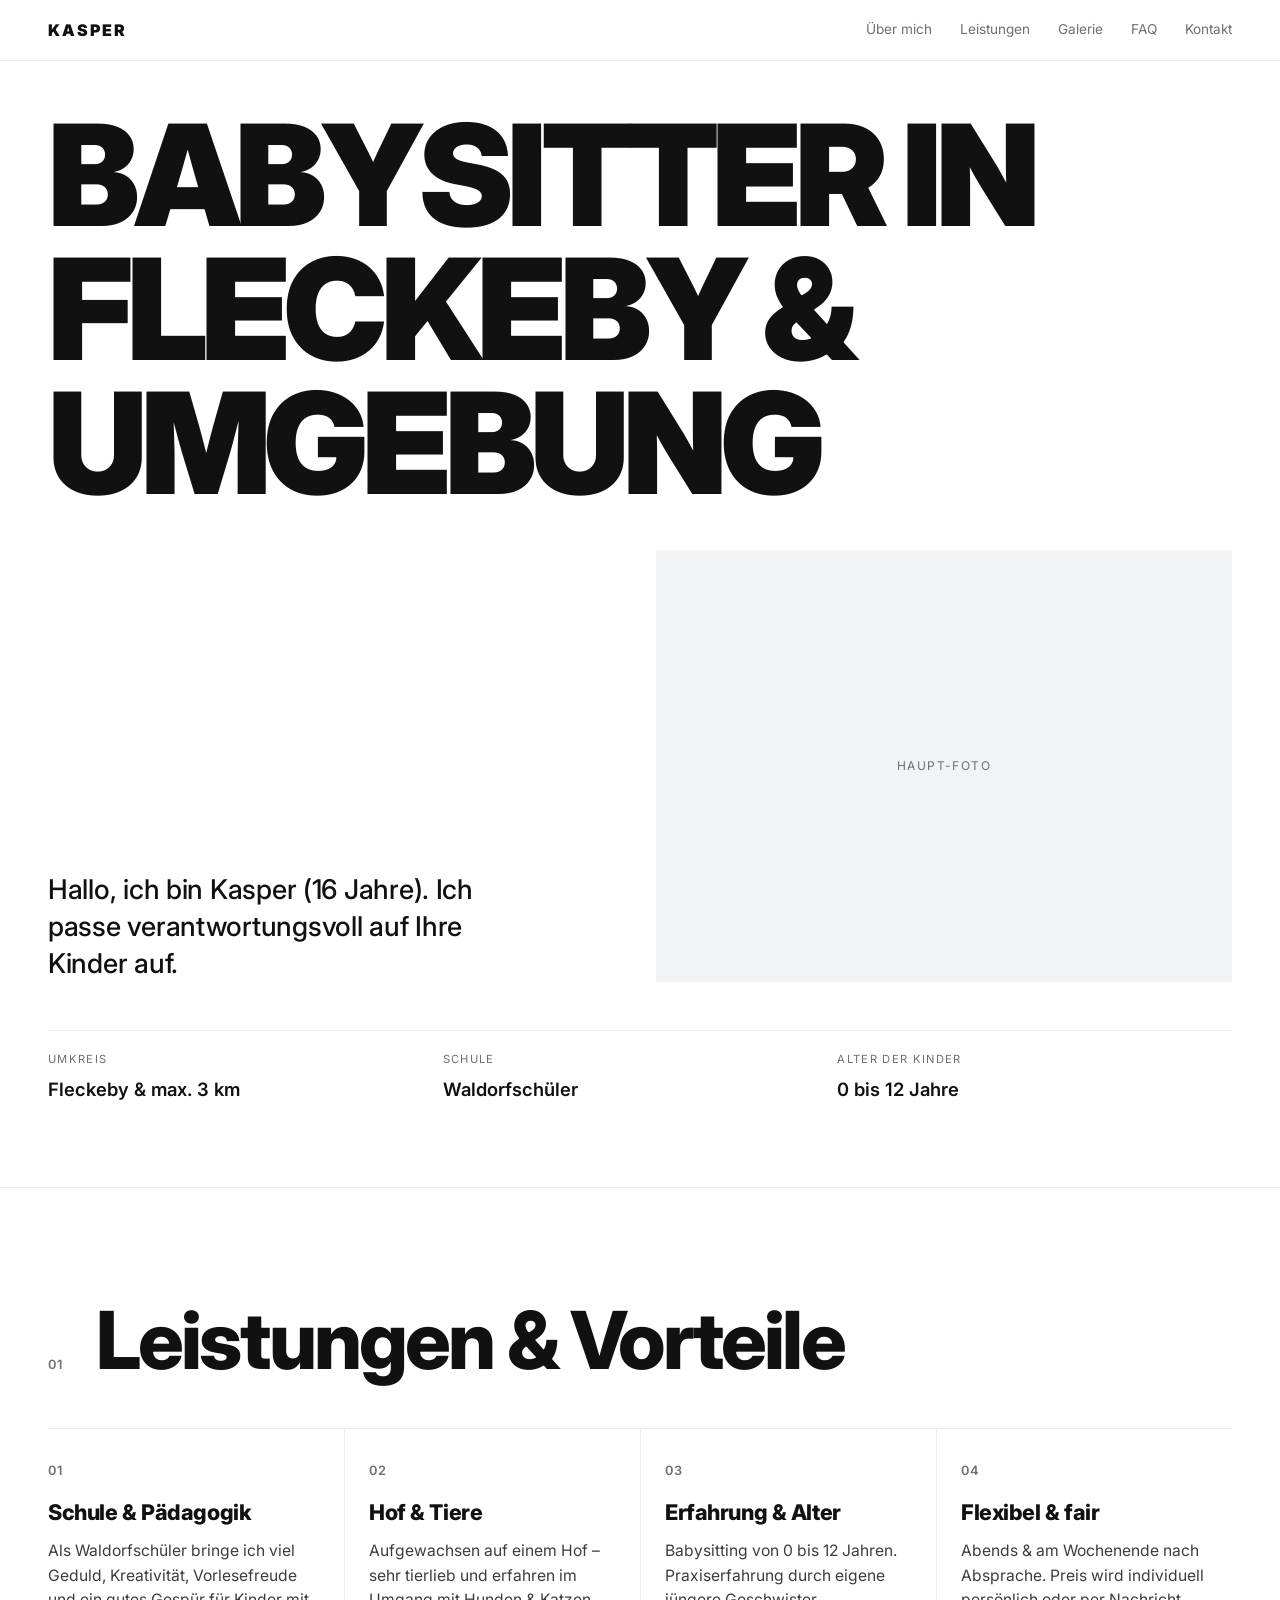
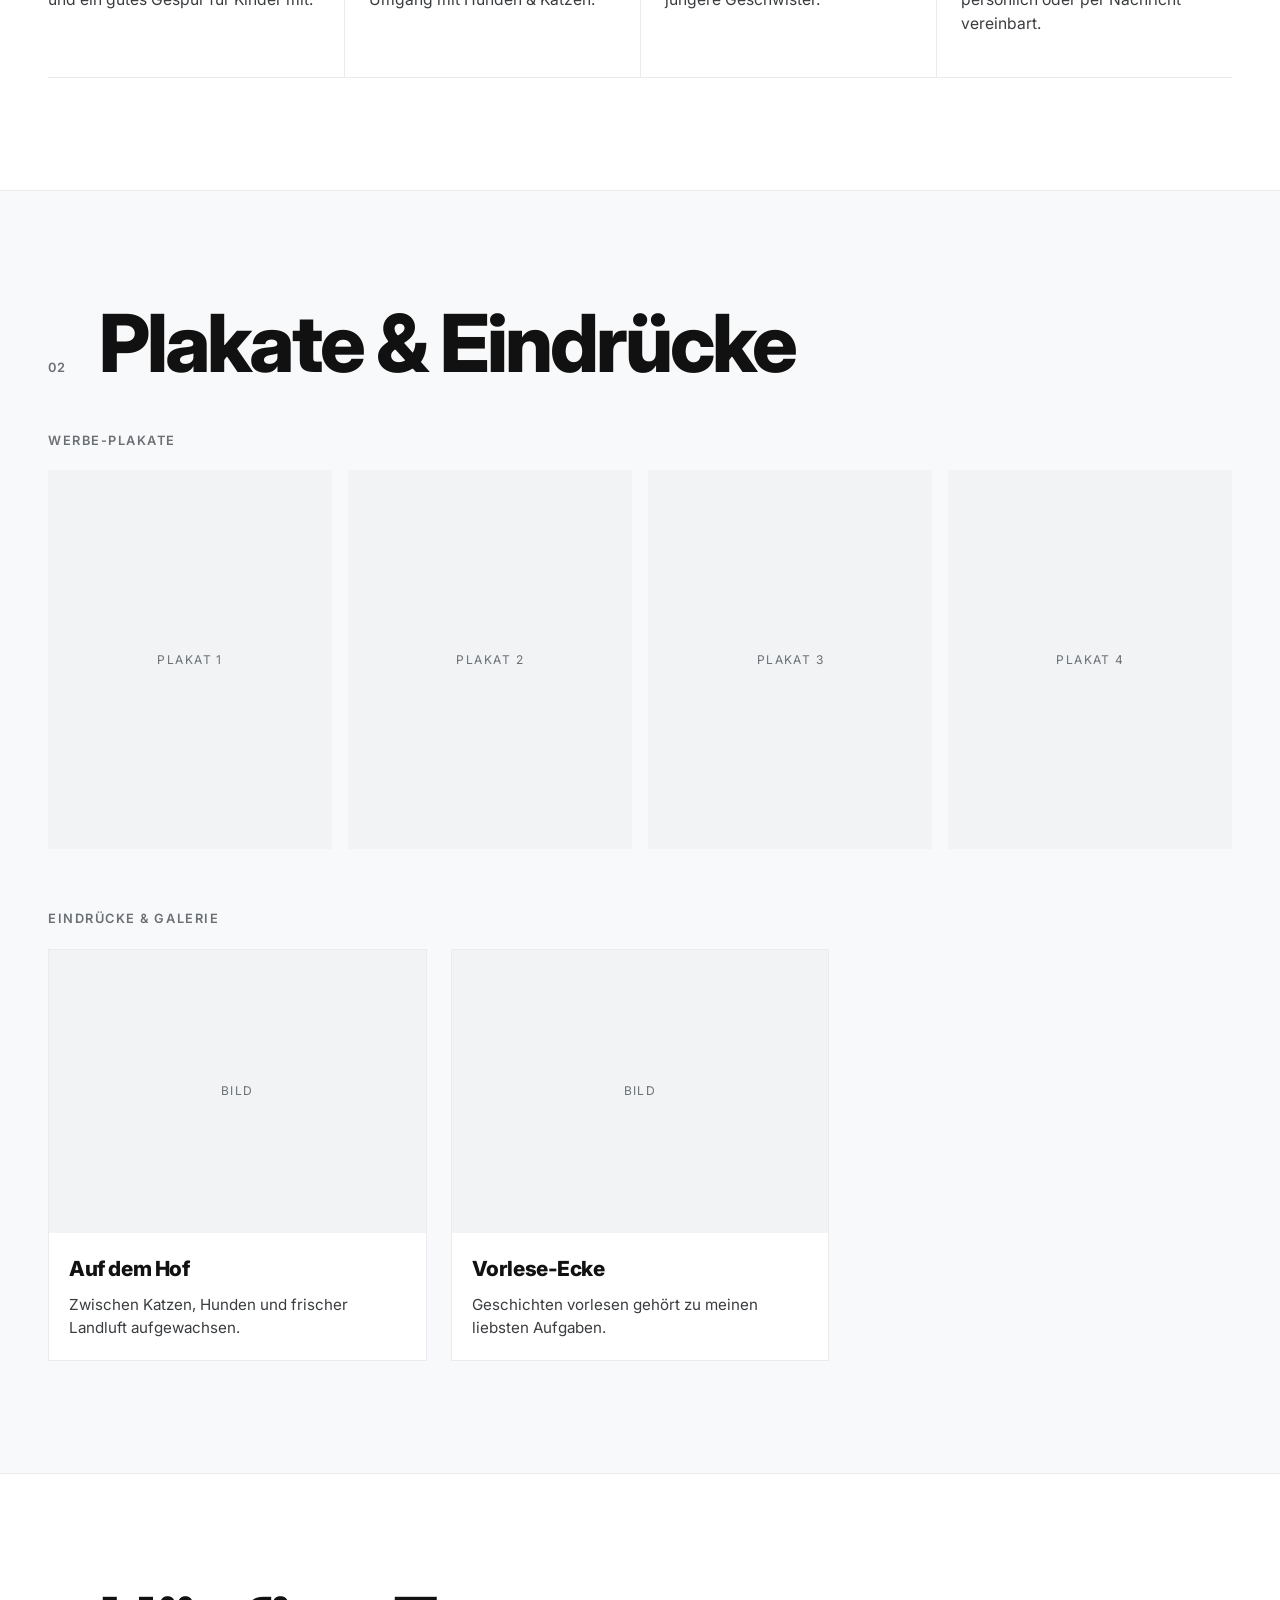
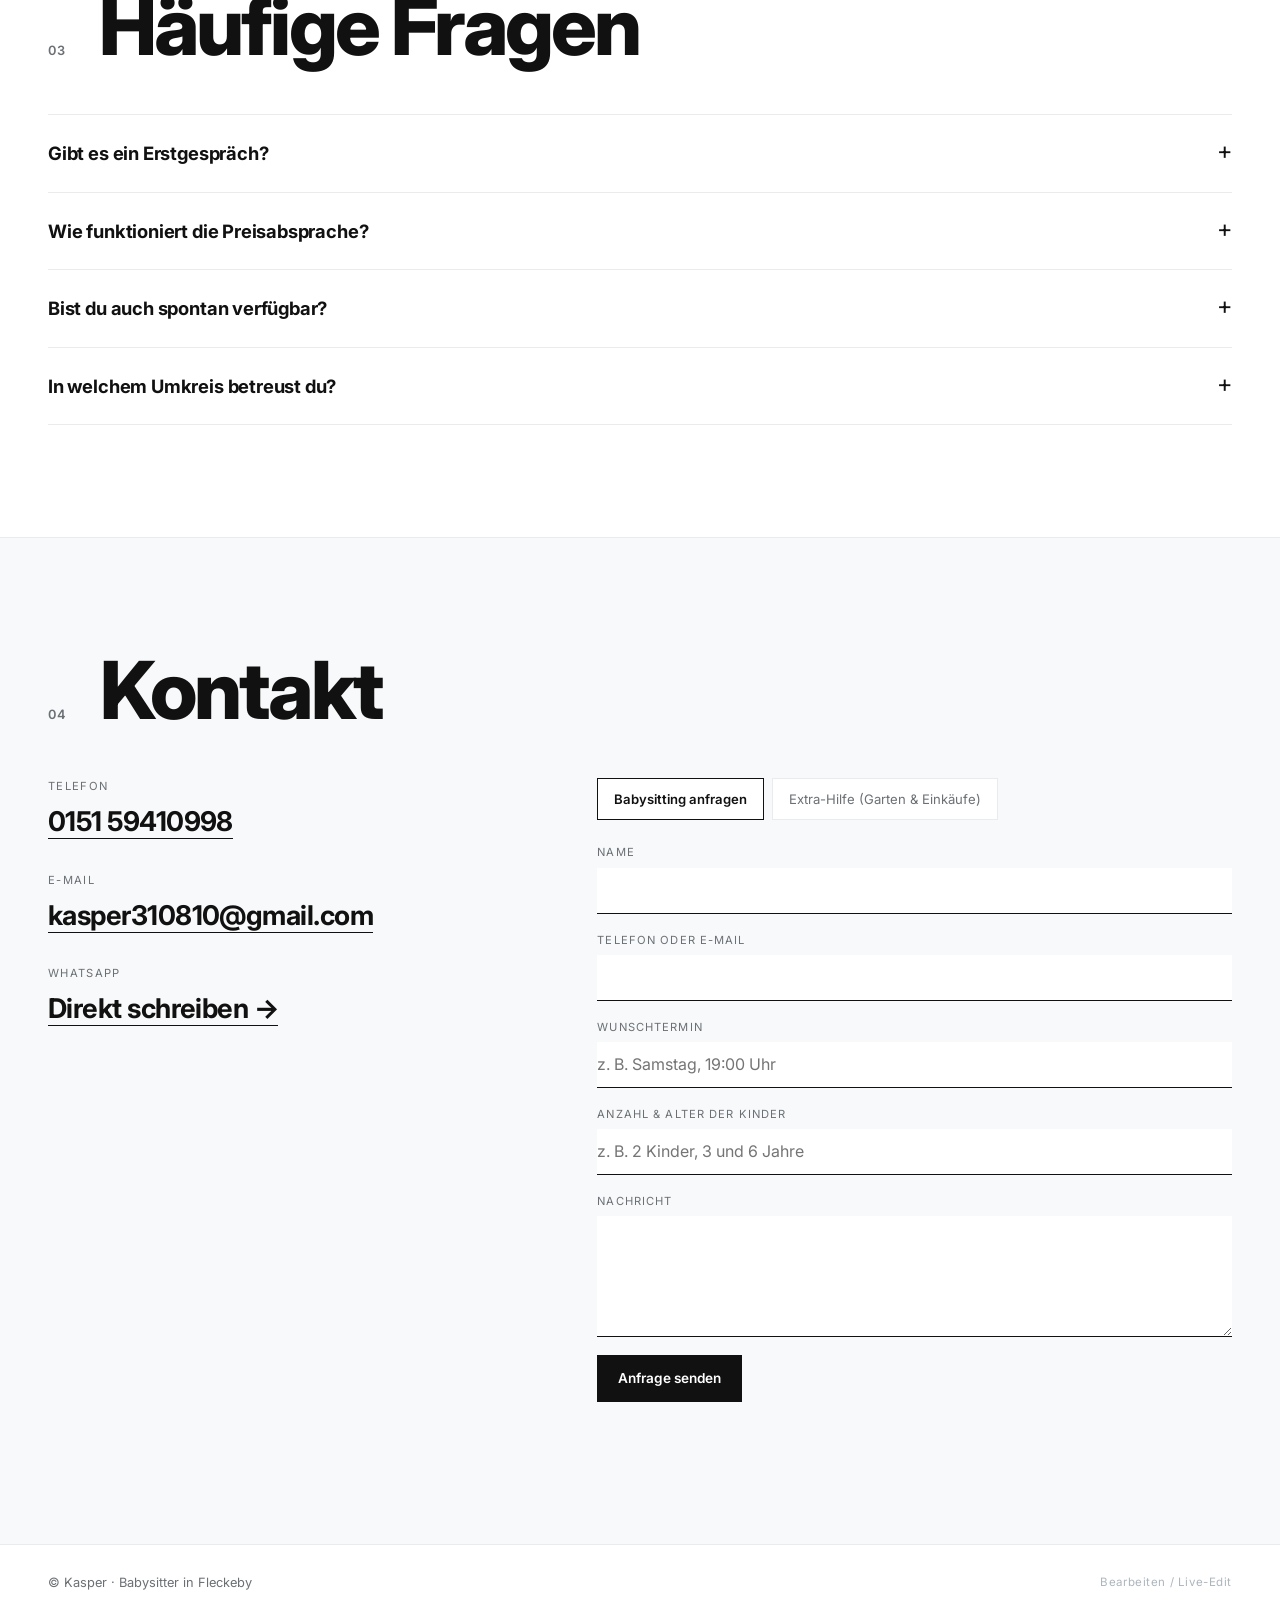
==== index.html @ 099675b9 "Add babysitter single-page website with live-edit mode Co-Authored-By: Claude Sonnet 5.5 <noreply@an" ====
<!DOCTYPE html>
<html lang="de">
<head>
  <meta charset="utf-8">
  <meta name="viewport" content="width=device-width, initial-scale=1">
  <title>Kasper – Babysitter in Fleckeby & Umgebung</title>
  <meta name="description" content="Kasper (16), Waldorfschüler aus Fleckeby, passt verantwortungsvoll auf Kinder von 0 bis 12 Jahren auf – abends und am Wochenende.">
  <link rel="preconnect" href="https://fonts.googleapis.com">
  <link rel="preconnect" href="https://fonts.gstatic.com" crossorigin>
  <link href="https://fonts.googleapis.com/css2?family=Inter:wght@400;500;600;800;900&display=swap" rel="stylesheet">
  <link rel="stylesheet" href="style.css">
</head>
<body>

<header class="nav">
  <div class="wrap nav-inner">
    <a href="#top" class="logo" data-k="logo">KASPER</a>
    <nav class="nav-links" aria-label="Hauptnavigation">
      <a href="#about" data-k="nav1">Über mich</a>
      <a href="#leistungen" data-k="nav2">Leistungen</a>
      <a href="#galerie" data-k="nav3">Galerie</a>
      <a href="#faq" data-k="nav4">FAQ</a>
      <a href="#kontakt" data-k="nav5">Kontakt</a>
    </nav>
  </div>
</header>

<main id="top">

  <!-- HERO -->
  <section class="hero wrap" id="about">
    <h1 class="mega" data-k="hero-title">Babysitter in Fleckeby &amp; Umgebung</h1>
    <div class="hero-grid">
      <p class="lead" data-k="hero-sub">Hallo, ich bin Kasper (16 Jahre). Ich passe verantwortungsvoll auf Ihre Kinder auf.</p>
      <figure class="slot slot-hero" data-img="hero" data-default="kasper.jpg">
        <img alt="Kasper" src="kasper.jpg">
        <span class="ph">Haupt-Foto</span>
        <label class="overlay"><span>Bild wählen</span><input type="file" accept="image/*" hidden></label>
      </figure>
    </div>
    <div class="facts">
      <div><span class="small-label" data-k="fact1-l">Umkreis</span><p data-k="fact1">Fleckeby &amp; max. 3 km</p></div>
      <div><span class="small-label" data-k="fact2-l">Schule</span><p data-k="fact2">Waldorfschüler</p></div>
      <div><span class="small-label" data-k="fact3-l">Alter der Kinder</span><p data-k="fact3">0 bis 12 Jahre</p></div>
    </div>
  </section>

  <!-- LEISTUNGEN -->
  <section class="section" id="leistungen">
    <div class="wrap">
      <div class="section-head">
        <span class="num">01</span>
        <h2 class="big" data-k="h-leist">Leistungen &amp; Vorteile</h2>
      </div>
      <div class="cols4">
        <article class="col">
          <span class="num">01</span>
          <h3 data-k="l1-t">Schule &amp; Pädagogik</h3>
          <p data-k="l1-p">Als Waldorfschüler bringe ich viel Geduld, Kreativität, Vorlesefreude und ein gutes Gespür für Kinder mit.</p>
        </article>
        <article class="col">
          <span class="num">02</span>
          <h3 data-k="l2-t">Hof &amp; Tiere</h3>
          <p data-k="l2-p">Aufgewachsen auf einem Hof – sehr tierlieb und erfahren im Umgang mit Hunden &amp; Katzen.</p>
        </article>
        <article class="col">
          <span class="num">03</span>
          <h3 data-k="l3-t">Erfahrung &amp; Alter</h3>
          <p data-k="l3-p">Babysitting von 0 bis 12 Jahren. Praxiserfahrung durch eigene jüngere Geschwister.</p>
        </article>
        <article class="col">
          <span class="num">04</span>
          <h3 data-k="l4-t">Flexibel &amp; fair</h3>
          <p data-k="l4-p">Abends &amp; am Wochenende nach Absprache. Preis wird individuell persönlich oder per Nachricht vereinbart.</p>
        </article>
      </div>
    </div>
  </section>

  <!-- GALERIE -->
  <section class="section alt" id="galerie">
    <div class="wrap">
      <div class="section-head">
        <span class="num">02</span>
        <h2 class="big" data-k="h-gal">Plakate &amp; Eindrücke</h2>
      </div>

      <h3 class="sub" data-k="h-plakate">Werbe-Plakate</h3>
      <div class="slider" id="posters">
        <figure class="slot poster" data-img="p1" data-default="1.png"><img alt="Plakat 1" src="1.png"><span class="ph">Plakat 1</span><label class="overlay"><span>Bild wählen</span><input type="file" accept="image/*" hidden></label></figure>
        <figure class="slot poster" data-img="p2" data-default="7.png"><img alt="Plakat 2" src="7.png"><span class="ph">Plakat 2</span><label class="overlay"><span>Bild wählen</span><input type="file" accept="image/*" hidden></label></figure>
        <figure class="slot poster" data-img="p3" data-default="6.png"><img alt="Plakat 3" src="6.png"><span class="ph">Plakat 3</span><label class="overlay"><span>Bild wählen</span><input type="file" accept="image/*" hidden></label></figure>
        <figure class="slot poster" data-img="p4" data-default="3.png"><img alt="Plakat 4" src="3.png"><span class="ph">Plakat 4</span><label class="overlay"><span>Bild wählen</span><input type="file" accept="image/*" hidden></label></figure>
        <figure class="slot poster" data-img="p5" data-default="8.png"><img alt="Plakat 5" src="8.png"><span class="ph">Plakat 5</span><label class="overlay"><span>Bild wählen</span><input type="file" accept="image/*" hidden></label></figure>
      </div>

      <h3 class="sub" data-k="h-eindr">Eindrücke &amp; Galerie</h3>
      <div class="blocks" id="blocks"></div>
      <button type="button" class="btn edit-only" id="addBlock">+ Neuen Bild-Block hinzufügen</button>
    </div>
  </section>

  <!-- FAQ -->
  <section class="section" id="faq">
    <div class="wrap">
      <div class="section-head">
        <span class="num">03</span>
        <h2 class="big" data-k="h-faq">Häufige Fragen</h2>
      </div>
      <div class="faq">
        <details>
          <summary><span data-k="q1">Gibt es ein Erstgespräch?</span></summary>
          <p data-k="a1">Ja. Gerne lernen wir uns vorab kurz kennen – mit den Eltern und dem Kind, damit sich alle wohlfühlen.</p>
        </details>
        <details>
          <summary><span data-k="q2">Wie funktioniert die Preisabsprache?</span></summary>
          <p data-k="a2">Der Preis wird individuell persönlich oder per Nachricht geklärt – fair und transparent vor dem ersten Termin.</p>
        </details>
        <details>
          <summary><span data-k="q3">Bist du auch spontan verfügbar?</span></summary>
          <p data-k="a3">Abends und am Wochenende nach Absprache. Schreiben Sie mir einfach – wenn es zeitlich passt, klappt es oft auch kurzfristig.</p>
        </details>
        <details>
          <summary><span data-k="q4">In welchem Umkreis betreust du?</span></summary>
          <p data-k="a4">In Fleckeby und der direkten Umgebung, maximal ca. 3 km. Eckernförde gehört nicht dazu.</p>
        </details>
      </div>
    </div>
  </section>

  <!-- KONTAKT -->
  <section class="section alt" id="kontakt">
    <div class="wrap">
      <div class="section-head">
        <span class="num">04</span>
        <h2 class="big" data-k="h-kont">Kontakt</h2>
      </div>
      <div class="contact-grid">
        <div class="contact-info">
          <span class="small-label" data-k="c-tel-l">Telefon</span>
          <p><a href="tel:+4915159410998">0151 59410998</a></p>
          <span class="small-label" data-k="c-mail-l">E-Mail</span>
          <p><a href="mailto:kasper310810@gmail.com">kasper310810@gmail.com</a></p>
          <span class="small-label" data-k="c-wa-l">WhatsApp</span>
          <p><a href="https://wa.me/4915159410998" target="_blank" rel="noopener">Direkt schreiben →</a></p>
        </div>

        <div class="contact-form">
          <div class="tabs" role="tablist">
            <button type="button" class="tab active" role="tab" data-mode="baby" aria-selected="true">Babysitting anfragen</button>
            <button type="button" class="tab" role="tab" data-mode="help" aria-selected="false">Extra-Hilfe (Garten &amp; Einkäufe)</button>
          </div>
          <form id="form" novalidate>
            <label>Name<input name="name" required autocomplete="name"></label>
            <label>Telefon oder E-Mail<input name="kontakt" required autocomplete="email"></label>
            <label>Wunschtermin<input name="termin" placeholder="z. B. Samstag, 19:00 Uhr"></label>
            <label data-mode="baby">Anzahl &amp; Alter der Kinder<input name="kinder" placeholder="z. B. 2 Kinder, 3 und 6 Jahre"></label>
            <label data-mode="help" hidden>Art der Hilfe<select name="art"><option>Gartenarbeit</option><option>Einkäufe</option><option>Beides</option></select></label>
            <label data-mode="help" hidden>Adresse in Fleckeby / Umgebung<input name="ort"></label>
            <label>Nachricht<textarea name="nachricht" rows="4"></textarea></label>
            <button type="submit" class="btn solid" id="submitBtn">Anfrage senden</button>
            <p class="note" id="formNote"></p>
          </form>
        </div>
      </div>
    </div>
  </section>
</main>

<footer class="footer">
  <div class="wrap footer-inner">
    <span data-k="foot">© Kasper · Babysitter in Fleckeby</span>
    <button type="button" id="editToggle" class="edit-link">Bearbeiten / Live-Edit</button>
  </div>
</footer>

<div class="toolbar" id="toolbar" hidden>
  <span>Edit-Modus aktiv</span>
  <button type="button" class="btn solid" id="saveBtn">Änderungen speichern</button>
  <button type="button" class="btn" id="resetBtn">Zurücksetzen</button>
  <button type="button" class="btn" id="exitBtn">Beenden</button>
</div>

<div class="lightbox" id="lightbox" hidden>
  <button type="button" class="lb-close" aria-label="Schließen">×</button>
  <img alt="">
</div>

<script src="script.js"></script>
</body>
</html>
---- style.css ----
:root {
  --bg: #ffffff;
  --bg-alt: #f8f9fa;
  --bg-card: #f1f3f5;
  --ink: #111111;
  --muted: #6b7075;
  --line: #e9ecef;
  --gutter: 20px;
  --font: "Inter", "Helvetica Neue", Helvetica, Arial, sans-serif;
}

* { box-sizing: border-box; margin: 0; padding: 0; }
html { scroll-behavior: smooth; scroll-padding-top: 70px; }
body {
  font-family: var(--font);
  background: var(--bg);
  color: var(--ink);
  line-height: 1.55;
  -webkit-font-smoothing: antialiased;
}
a { color: inherit; text-decoration: none; }
img { display: block; max-width: 100%; }
.wrap { width: 100%; max-width: 1280px; margin: 0 auto; padding: 0 var(--gutter); }

/* NAV */
.nav { position: sticky; top: 0; z-index: 50; background: rgba(255,255,255,.92); backdrop-filter: blur(10px); border-bottom: 1px solid var(--line); }
.nav-inner { display: flex; align-items: center; justify-content: space-between; height: 60px; gap: 16px; }
.logo { font-weight: 900; letter-spacing: .12em; font-size: 1rem; }
.nav-links { display: flex; gap: 18px; overflow-x: auto; scrollbar-width: none; }
.nav-links::-webkit-scrollbar { display: none; }
.nav-links a { font-size: .8rem; color: var(--muted); white-space: nowrap; transition: color .2s; }
.nav-links a:hover { color: var(--ink); }

/* TYPE */
.mega { font-size: clamp(2.6rem, 11vw, 9rem); font-weight: 900; line-height: .95; letter-spacing: -.045em; text-transform: uppercase; }
.big { font-size: clamp(2rem, 7vw, 5rem); font-weight: 800; line-height: 1; letter-spacing: -.035em; }
.sub { font-size: .8rem; text-transform: uppercase; letter-spacing: .12em; font-weight: 600; color: var(--muted); margin: 48px 0 20px; }
.num { font-size: .8rem; font-weight: 600; color: var(--muted); letter-spacing: .1em; }
.small-label { display: block; font-size: .7rem; text-transform: uppercase; letter-spacing: .12em; color: var(--muted); margin-bottom: 6px; }
.lead { font-size: clamp(1.15rem, 2.4vw, 1.7rem); font-weight: 500; line-height: 1.35; letter-spacing: -.01em; max-width: 28ch; }

/* HERO */
.hero { padding-top: 48px; padding-bottom: 64px; }
.hero-grid { display: grid; gap: 32px; margin-top: 40px; }
.facts { display: grid; gap: 0; margin-top: 48px; border-top: 1px solid var(--line); }
.facts > div { padding: 20px 0; border-bottom: 1px solid var(--line); }
.facts p { font-size: 1.15rem; font-weight: 600; }

/* SECTIONS */
.section { padding: 72px 0; border-top: 1px solid var(--line); }
.section.alt { background: var(--bg-alt); }
.section-head { display: flex; flex-direction: column; gap: 14px; margin-bottom: 48px; }
.cols4 { display: grid; gap: 0; border-top: 1px solid var(--line); }
.col { padding: 28px 0; border-bottom: 1px solid var(--line); }
.col h3 { font-size: 1.35rem; font-weight: 800; letter-spacing: -.02em; margin: 14px 0 10px; }
.col p { color: #3a3d40; font-size: .98rem; }

/* IMAGE SLOTS */
.slot { position: relative; background: var(--bg-card); overflow: hidden; aspect-ratio: 4/5; }
.slot img { width: 100%; height: 100%; object-fit: cover; position: relative; z-index: 1; }
.slot.empty img { visibility: hidden; }
.slot .ph { position: absolute; inset: 0; display: grid; place-items: center; font-size: .75rem; letter-spacing: .12em; text-transform: uppercase; color: var(--muted); }
.slot .overlay { display: none; position: absolute; inset: 0; z-index: 3; place-items: center; background: rgba(255,255,255,.7); cursor: pointer; font-size: .8rem; font-weight: 600; letter-spacing: .08em; text-transform: uppercase; }
.editing .slot .overlay { display: grid; }
.slot-hero { aspect-ratio: 4/3; }
.poster img { object-fit: contain; background: var(--bg-card); }
.editing .poster { cursor: default; }
body:not(.editing) .poster:not(.empty) { cursor: zoom-in; }

/* SLIDER */
.slider { display: flex; gap: 16px; overflow-x: auto; scroll-snap-type: x mandatory; padding-bottom: 12px; -webkit-overflow-scrolling: touch; }
.poster { flex: 0 0 72%; scroll-snap-align: start; aspect-ratio: 3/4; }

/* BLOCKS */
.blocks { display: grid; gap: 24px; }
.block { background: var(--bg); border: 1px solid var(--line); position: relative; }
.block .slot { aspect-ratio: 4/3; }
.block-body { padding: 20px; }
.block-body h4 { font-size: 1.3rem; font-weight: 800; letter-spacing: -.02em; margin-bottom: 8px; }
.block-body p { color: #3a3d40; font-size: .95rem; }
.block-del { display: none; position: absolute; top: 10px; right: 10px; z-index: 5; border: 1px solid var(--ink); background: #fff; font: inherit; font-size: .72rem; padding: 6px 10px; cursor: pointer; }
.editing .block-del { display: block; }
.blocks:empty::after { content: "Noch keine Eindrücke."; color: var(--muted); font-size: .9rem; }
body:not(.editing) .blocks:empty { display: none; }

/* FAQ */
.faq { border-top: 1px solid var(--line); }
details { border-bottom: 1px solid var(--line); }
summary { list-style: none; cursor: pointer; padding: 24px 0; font-size: 1.15rem; font-weight: 700; letter-spacing: -.01em; display: flex; justify-content: space-between; gap: 16px; }
summary::-webkit-details-marker { display: none; }
summary::after { content: "+"; font-weight: 400; font-size: 1.5rem; line-height: 1; }
details[open] summary::after { content: "–"; }
details p { padding: 0 0 24px; max-width: 60ch; color: #3a3d40; }

/* CONTACT */
.contact-grid { display: grid; gap: 48px; }
.contact-info p { font-size: clamp(1.2rem, 4vw, 1.7rem); font-weight: 700; letter-spacing: -.02em; margin-bottom: 28px; word-break: break-word; }
.contact-info a { border-bottom: 1px solid var(--ink); }
.tabs { display: flex; flex-wrap: wrap; gap: 8px; margin-bottom: 24px; }
.tab { font: inherit; font-size: .82rem; padding: 10px 16px; border: 1px solid var(--line); background: var(--bg); color: var(--muted); cursor: pointer; transition: all .2s; }
.tab.active { border-color: var(--ink); color: var(--ink); background: var(--bg); font-weight: 600; }
form label { display: block; font-size: .7rem; text-transform: uppercase; letter-spacing: .1em; color: var(--muted); margin-bottom: 18px; }
form label[hidden] { display: none; }
input, textarea, select { display: block; width: 100%; margin-top: 6px; font: inherit; font-size: 1rem; color: var(--ink); background: var(--bg); border: 0; border-bottom: 1px solid var(--ink); border-radius: 0; padding: 10px 0; outline: none; text-transform: none; letter-spacing: 0; }
input:focus, textarea:focus, select:focus { border-bottom-width: 2px; padding-bottom: 9px; }
.note { margin-top: 14px; font-size: .85rem; color: var(--muted); min-height: 1.2em; }

/* BUTTONS */
.btn { font: inherit; font-size: .85rem; font-weight: 600; padding: 12px 20px; border: 1px solid var(--ink); background: var(--bg); color: var(--ink); cursor: pointer; transition: all .2s; }
.btn:hover { background: var(--ink); color: var(--bg); }
.btn.solid { background: var(--ink); color: var(--bg); }
.btn.solid:hover { background: #333; }
.edit-only { display: none; margin-top: 24px; }
.editing .edit-only { display: inline-block; }

/* FOOTER */
.footer { border-top: 1px solid var(--line); padding: 28px 0 90px; font-size: .8rem; color: var(--muted); }
.footer-inner { display: flex; justify-content: space-between; align-items: center; gap: 16px; flex-wrap: wrap; }
.edit-link { font: inherit; font-size: .72rem; color: #adb5bd; background: none; border: 0; cursor: pointer; letter-spacing: .05em; }
.edit-link:hover { color: var(--ink); }

/* EDIT MODE */
.toolbar { position: fixed; left: 50%; bottom: 16px; transform: translateX(-50%); z-index: 90; display: flex; align-items: center; gap: 8px; flex-wrap: wrap; justify-content: center; background: var(--bg); border: 1px solid var(--ink); padding: 10px 12px; width: calc(100% - 24px); max-width: 640px; font-size: .78rem; font-weight: 600; box-shadow: 0 8px 30px rgba(0,0,0,.12); }
.toolbar[hidden] { display: none; }
.toolbar .btn { padding: 8px 12px; font-size: .78rem; }
.toolbar span { margin-right: auto; }
.editing [contenteditable="true"] { outline: 1px dashed #ced4da; outline-offset: 3px; cursor: text; }
.editing [contenteditable="true"]:focus { outline: 1px solid var(--ink); background: rgba(0,0,0,.02); }

/* LIGHTBOX */
.lightbox { position: fixed; inset: 0; z-index: 100; background: rgba(255,255,255,.97); display: grid; place-items: center; padding: 24px; cursor: zoom-out; }
.lightbox[hidden] { display: none; }
.lightbox img { max-width: 100%; max-height: 100%; object-fit: contain; }
.lb-close { position: absolute; top: 12px; right: 20px; font-size: 2.4rem; line-height: 1; background: none; border: 0; cursor: pointer; color: var(--ink); }

/* TABLET */
@media (min-width: 700px) {
  :root { --gutter: 32px; }
  .nav-links { gap: 28px; }
  .nav-links a { font-size: .85rem; }
  .hero-grid { grid-template-columns: 1fr 1fr; align-items: end; }
  .facts { grid-template-columns: repeat(3, 1fr); }
  .facts > div { padding-right: 24px; border-bottom: 0; }
  .cols4 { grid-template-columns: repeat(2, 1fr); }
  .col { padding-right: 24px; }
  .blocks { grid-template-columns: repeat(2, 1fr); }
  .poster { flex-basis: 38%; }
  .section-head { flex-direction: row; align-items: baseline; gap: 32px; }
}

/* DESKTOP */
@media (min-width: 1040px) {
  :root { --gutter: 48px; }
  .section { padding: 112px 0; }
  .cols4 { grid-template-columns: repeat(4, 1fr); border-bottom: 1px solid var(--line); }
  .col { border-bottom: 0; border-left: 1px solid var(--line); padding: 28px 24px 40px; }
  .col:first-child { border-left: 0; padding-left: 0; }
  .blocks { grid-template-columns: repeat(3, 1fr); }
  .poster { flex-basis: 24%; }
  .contact-grid { grid-template-columns: 1fr 1.4fr; gap: 96px; }
}
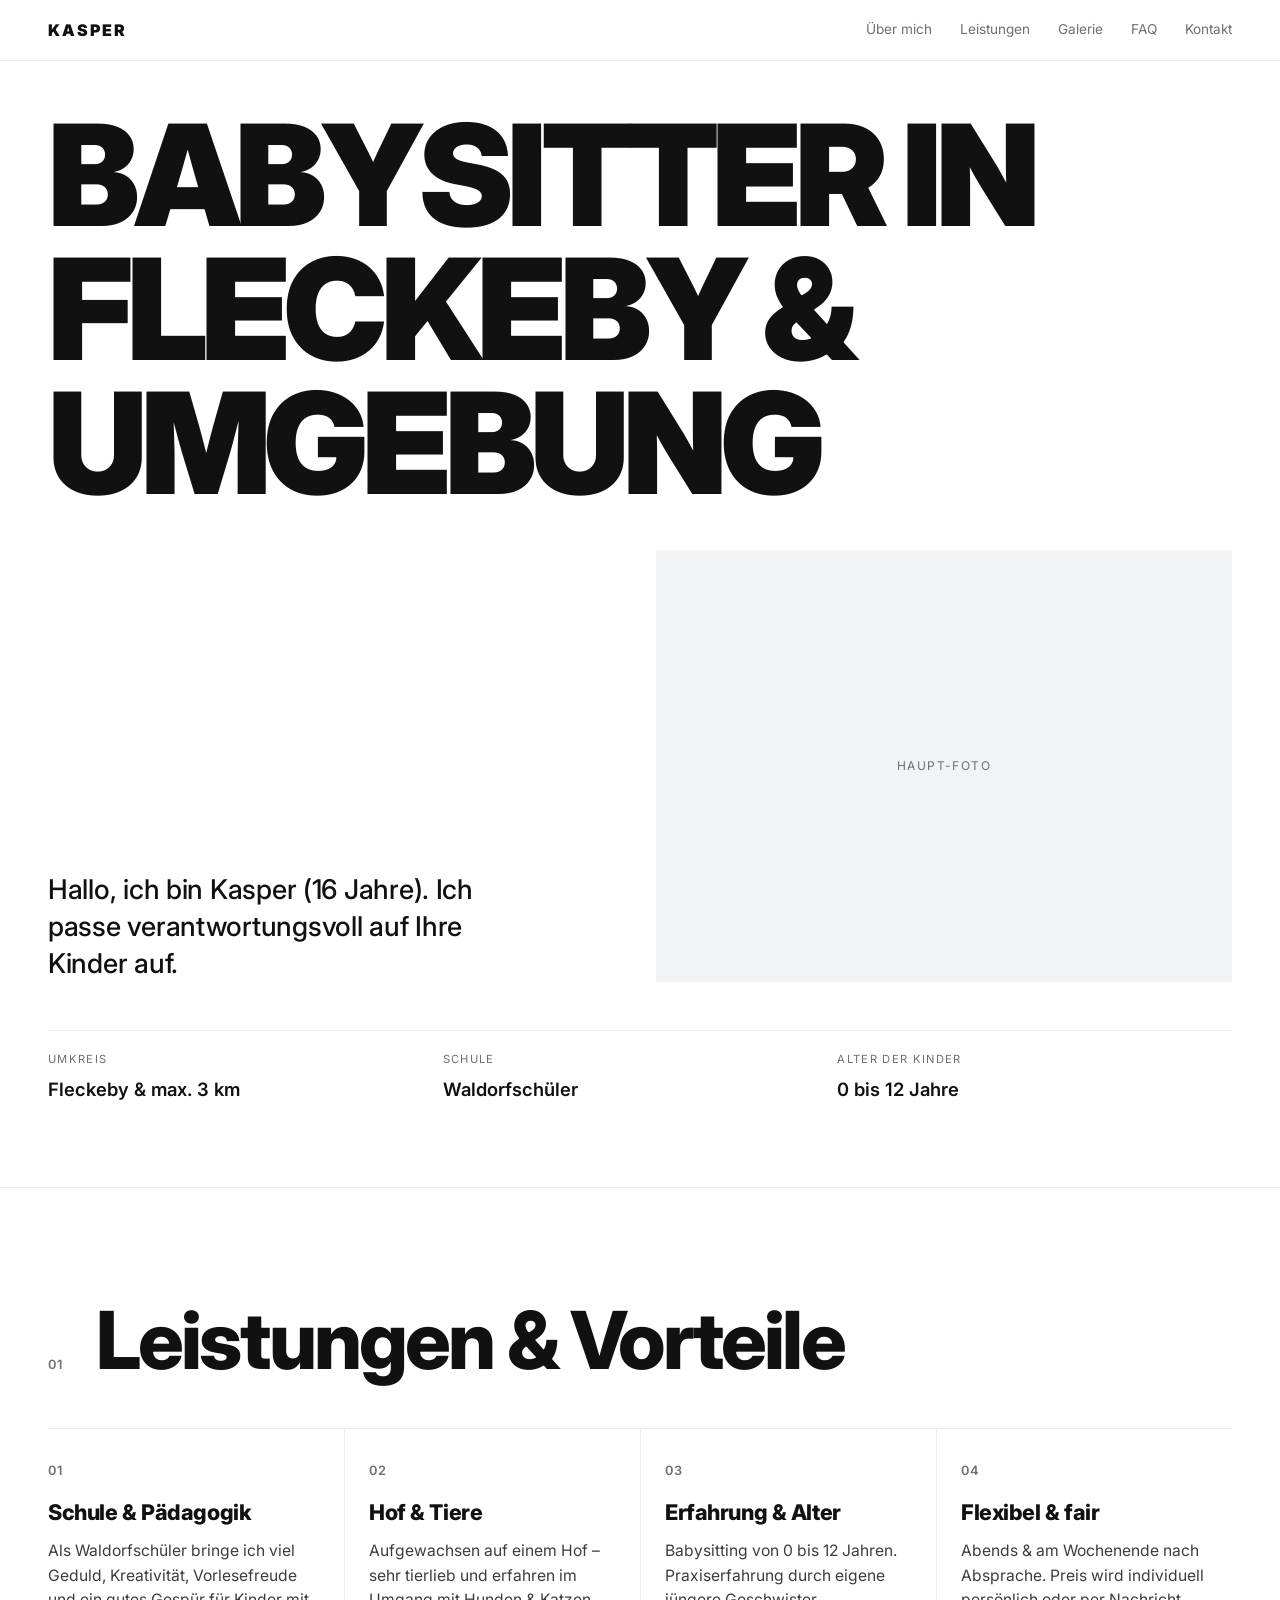
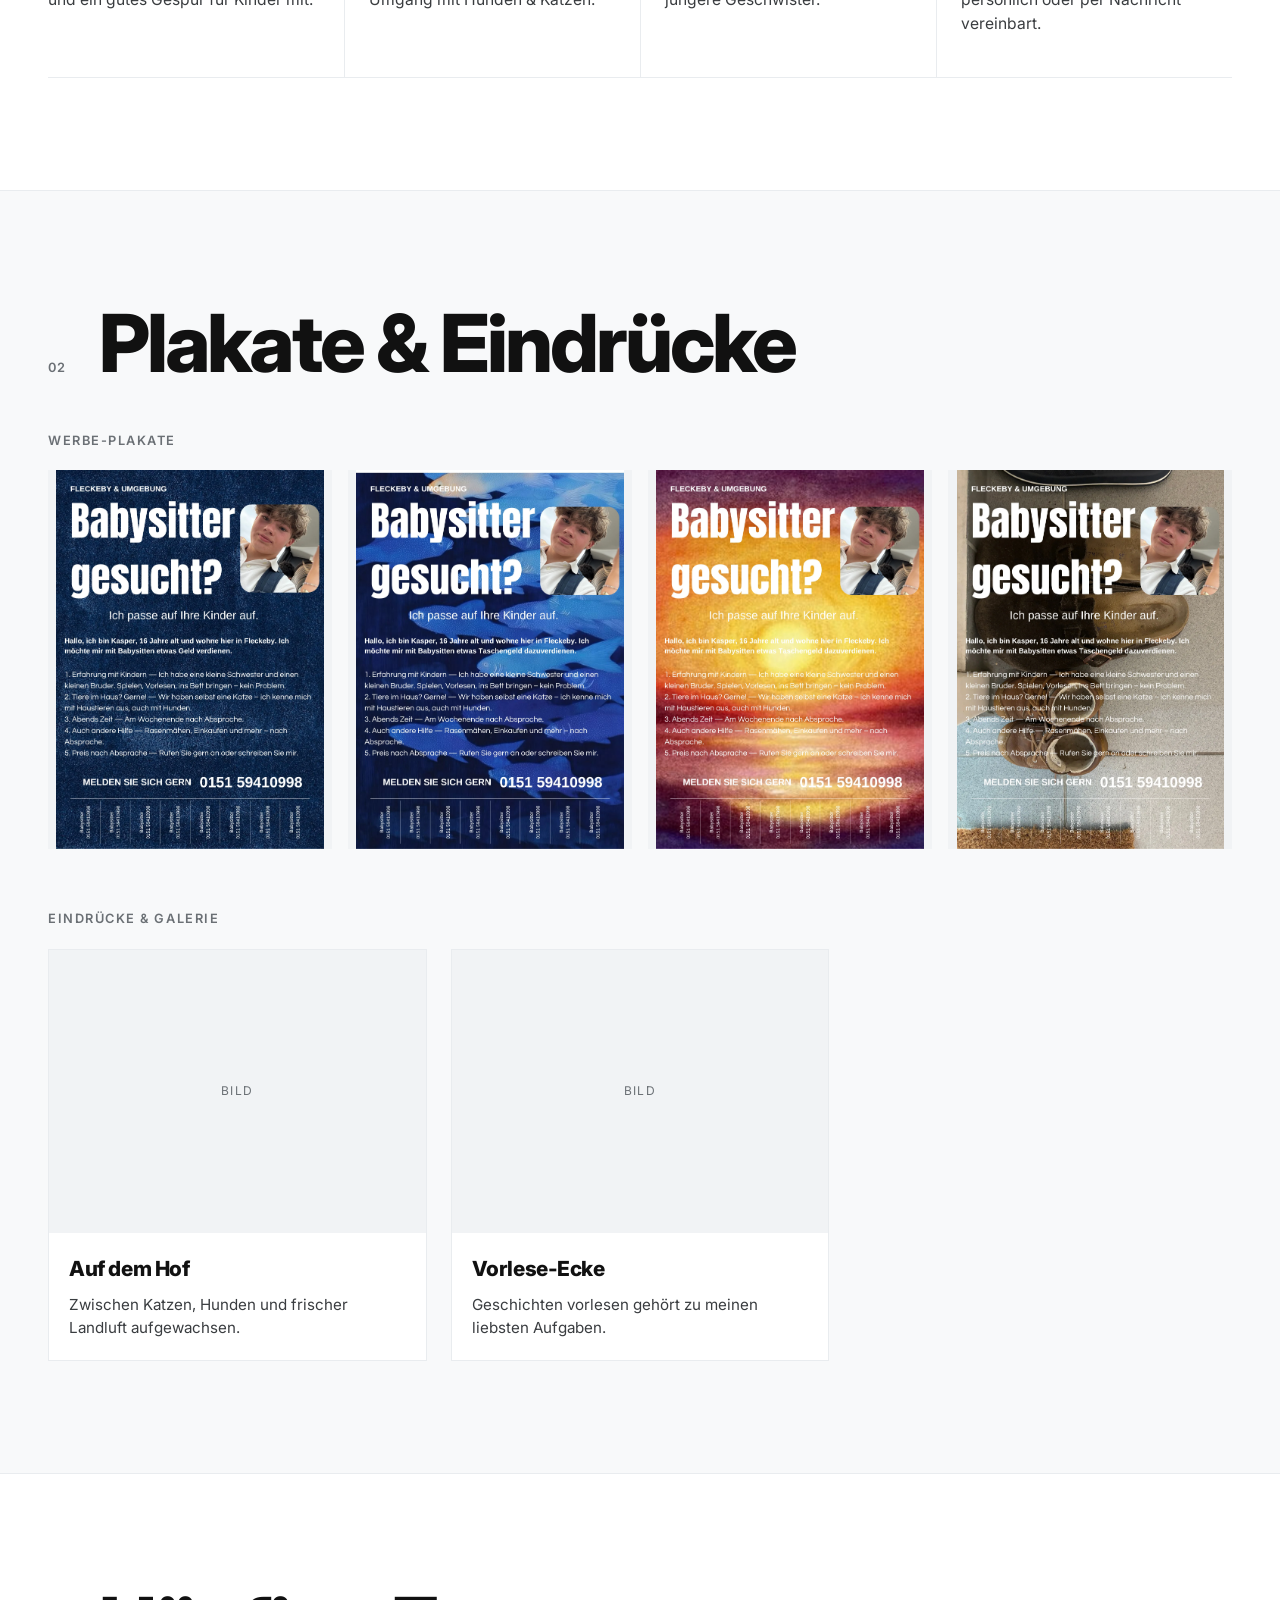
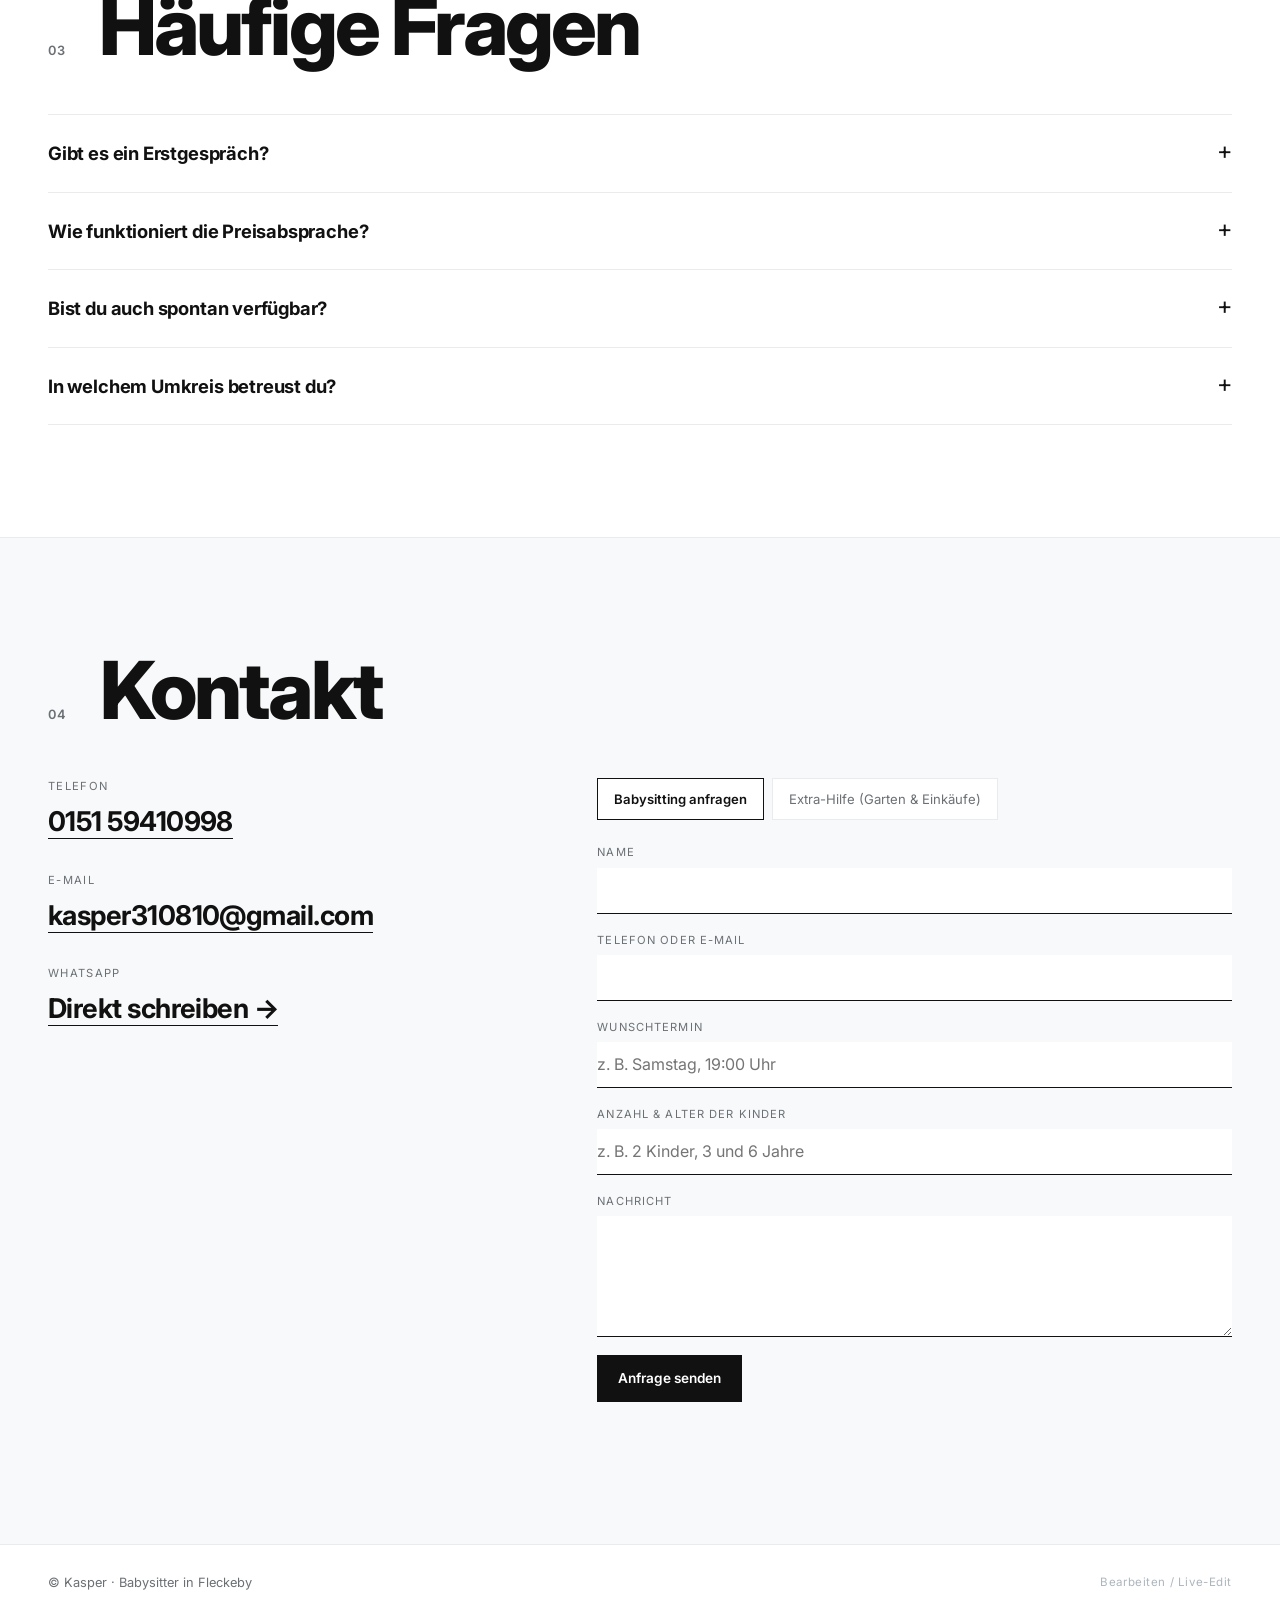
==== commit c2559380: "Add sixth poster Co-Authored-By: Claude Sonnet 5.5 <noreply@anthropic.com> Claude-Session: https://c" ====
--- a/index.html
+++ b/index.html
@@ -92,6 +92,7 @@
         <figure class="slot poster" data-img="p3" data-default="6.png"><img alt="Plakat 3" src="6.png"><span class="ph">Plakat 3</span><label class="overlay"><span>Bild wählen</span><input type="file" accept="image/*" hidden></label></figure>
         <figure class="slot poster" data-img="p4" data-default="3.png"><img alt="Plakat 4" src="3.png"><span class="ph">Plakat 4</span><label class="overlay"><span>Bild wählen</span><input type="file" accept="image/*" hidden></label></figure>
         <figure class="slot poster" data-img="p5" data-default="8.png"><img alt="Plakat 5" src="8.png"><span class="ph">Plakat 5</span><label class="overlay"><span>Bild wählen</span><input type="file" accept="image/*" hidden></label></figure>
+        <figure class="slot poster" data-img="p6" data-default="2.png"><img alt="Plakat 6" src="2.png"><span class="ph">Plakat 6</span><label class="overlay"><span>Bild wählen</span><input type="file" accept="image/*" hidden></label></figure>
       </div>
 
       <h3 class="sub" data-k="h-eindr">Eindrücke &amp; Galerie</h3>
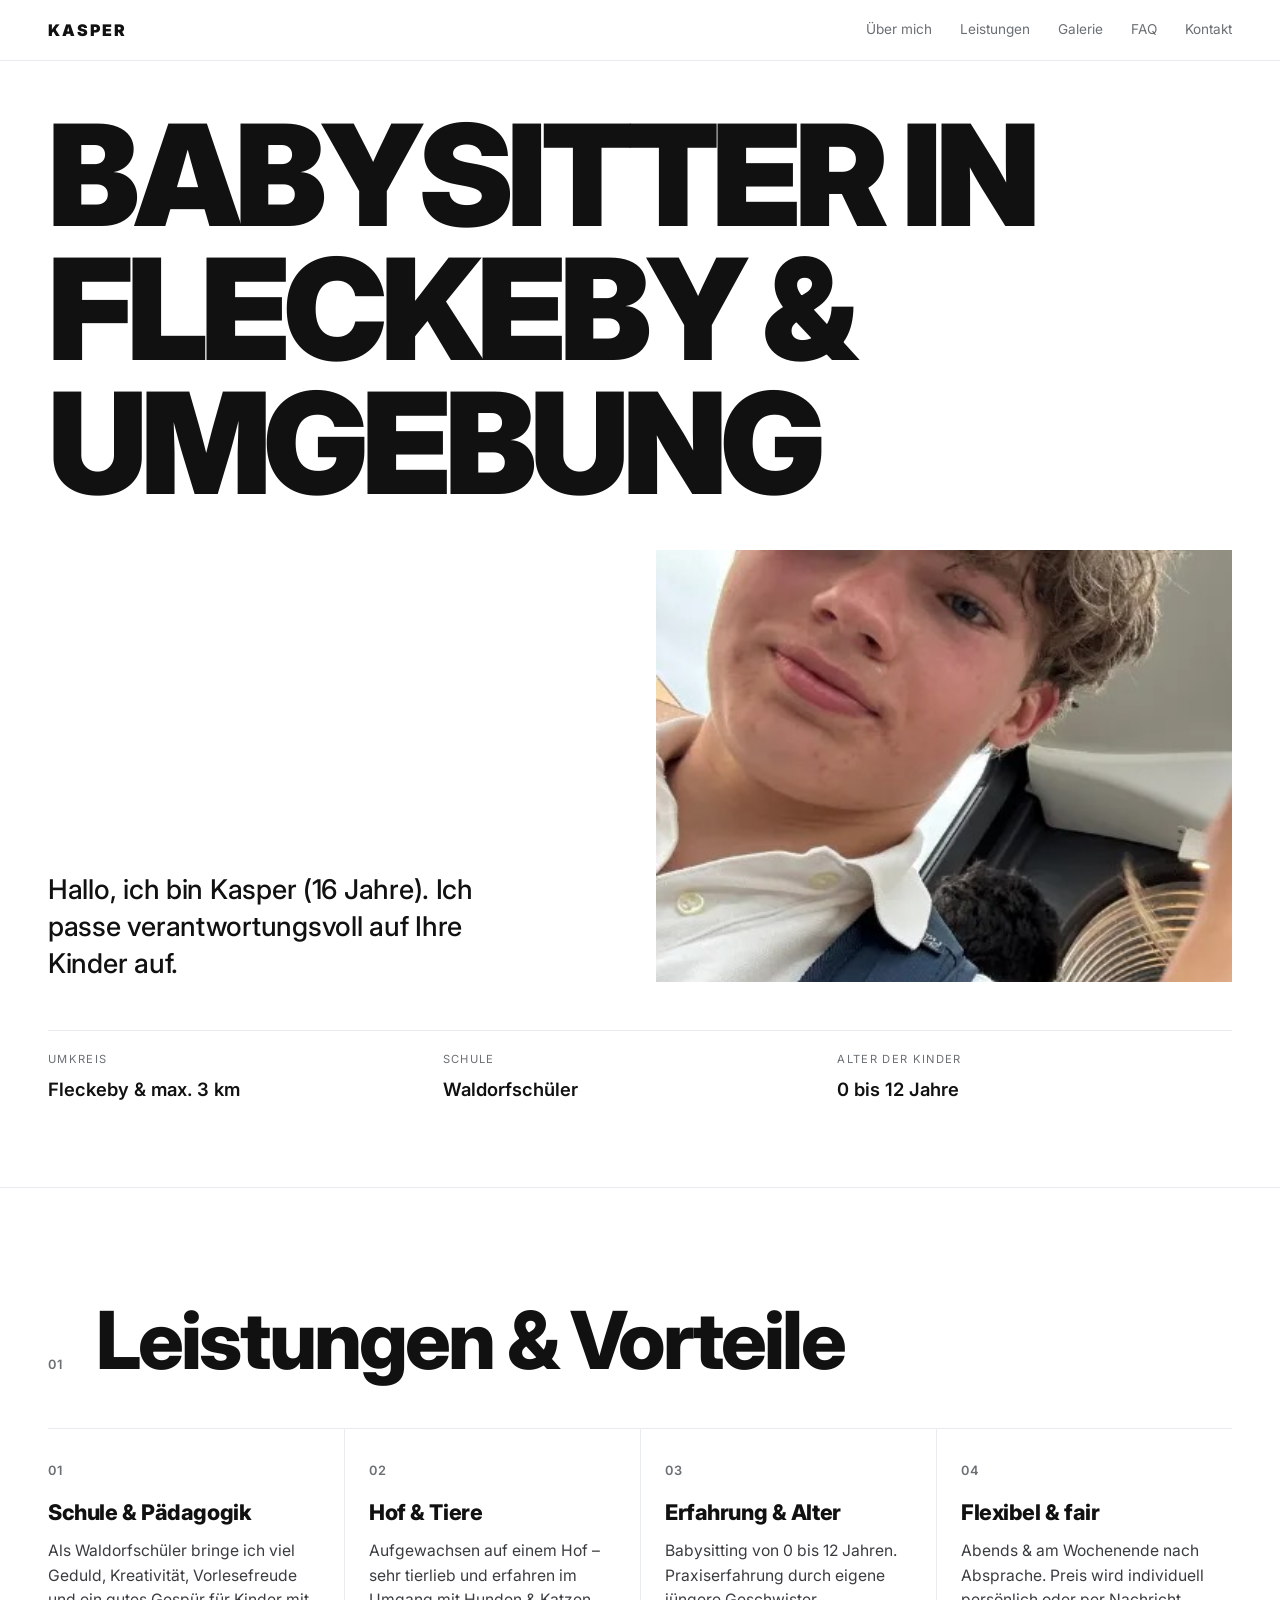
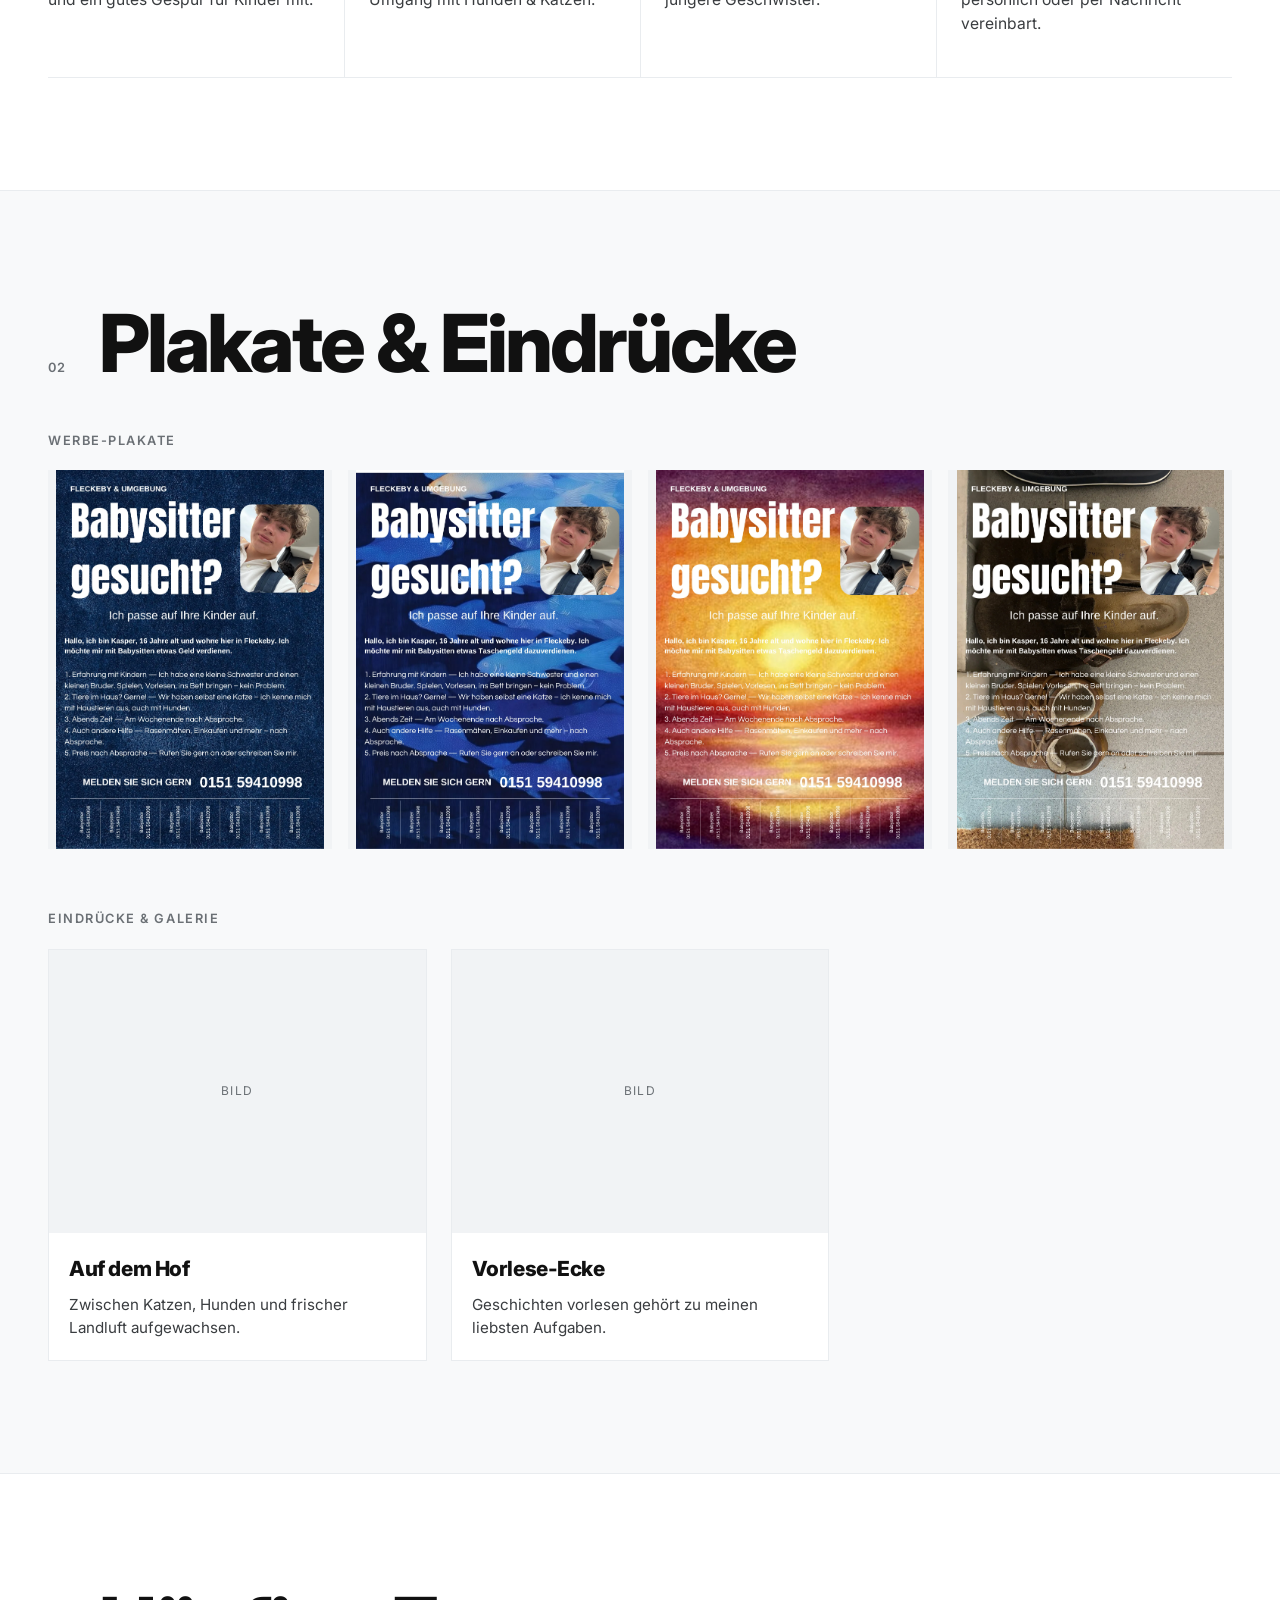
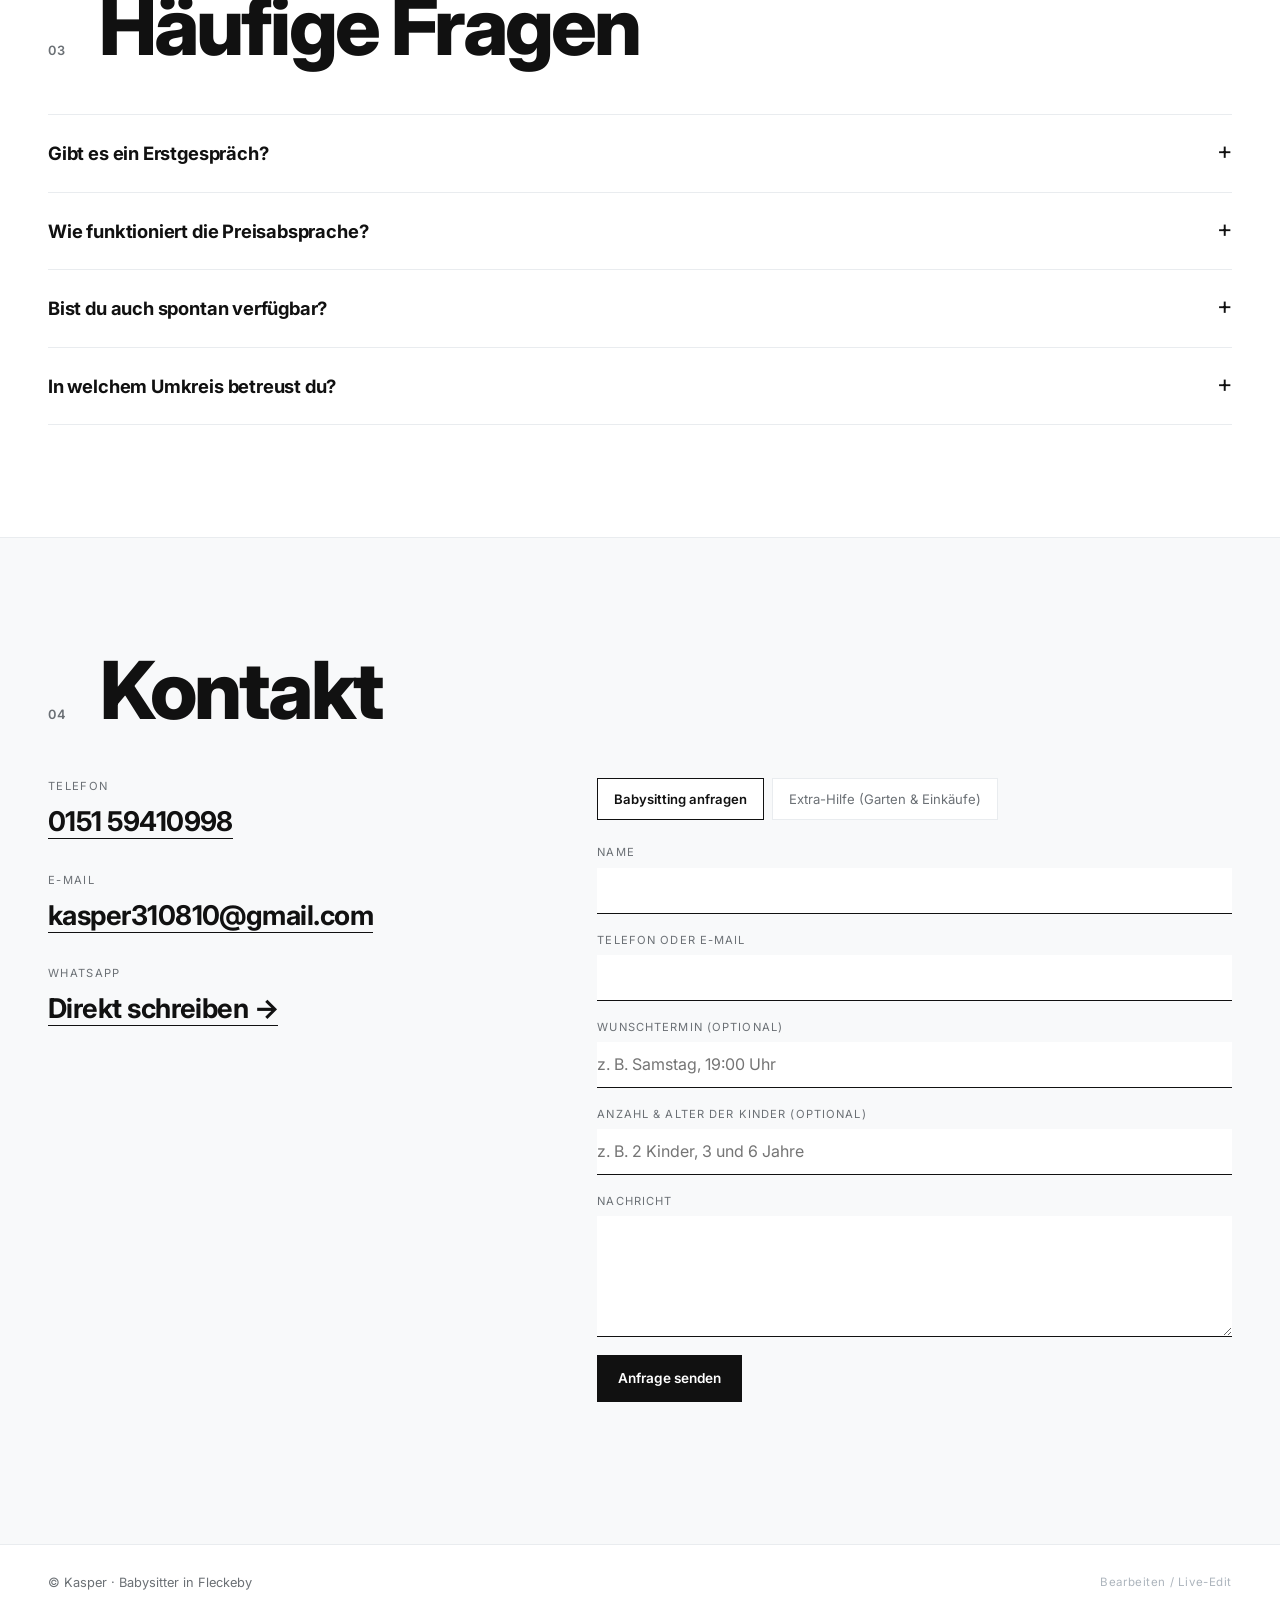
==== commit 8ddc4840: "Make desired date and children info optional in contact form Co-Authored-By: Claude Sonnet 5.5 <nore" ====
--- a/index.html
+++ b/index.html
@@ -154,8 +154,8 @@
           <form id="form" novalidate>
             <label>Name<input name="name" required autocomplete="name"></label>
             <label>Telefon oder E-Mail<input name="kontakt" required autocomplete="email"></label>
-            <label>Wunschtermin<input name="termin" placeholder="z. B. Samstag, 19:00 Uhr"></label>
-            <label data-mode="baby">Anzahl &amp; Alter der Kinder<input name="kinder" placeholder="z. B. 2 Kinder, 3 und 6 Jahre"></label>
+            <label>Wunschtermin (optional)<input name="termin" placeholder="z. B. Samstag, 19:00 Uhr"></label>
+            <label data-mode="baby">Anzahl &amp; Alter der Kinder (optional)<input name="kinder" placeholder="z. B. 2 Kinder, 3 und 6 Jahre"></label>
             <label data-mode="help" hidden>Art der Hilfe<select name="art"><option>Gartenarbeit</option><option>Einkäufe</option><option>Beides</option></select></label>
             <label data-mode="help" hidden>Adresse in Fleckeby / Umgebung<input name="ort"></label>
             <label>Nachricht<textarea name="nachricht" rows="4"></textarea></label>
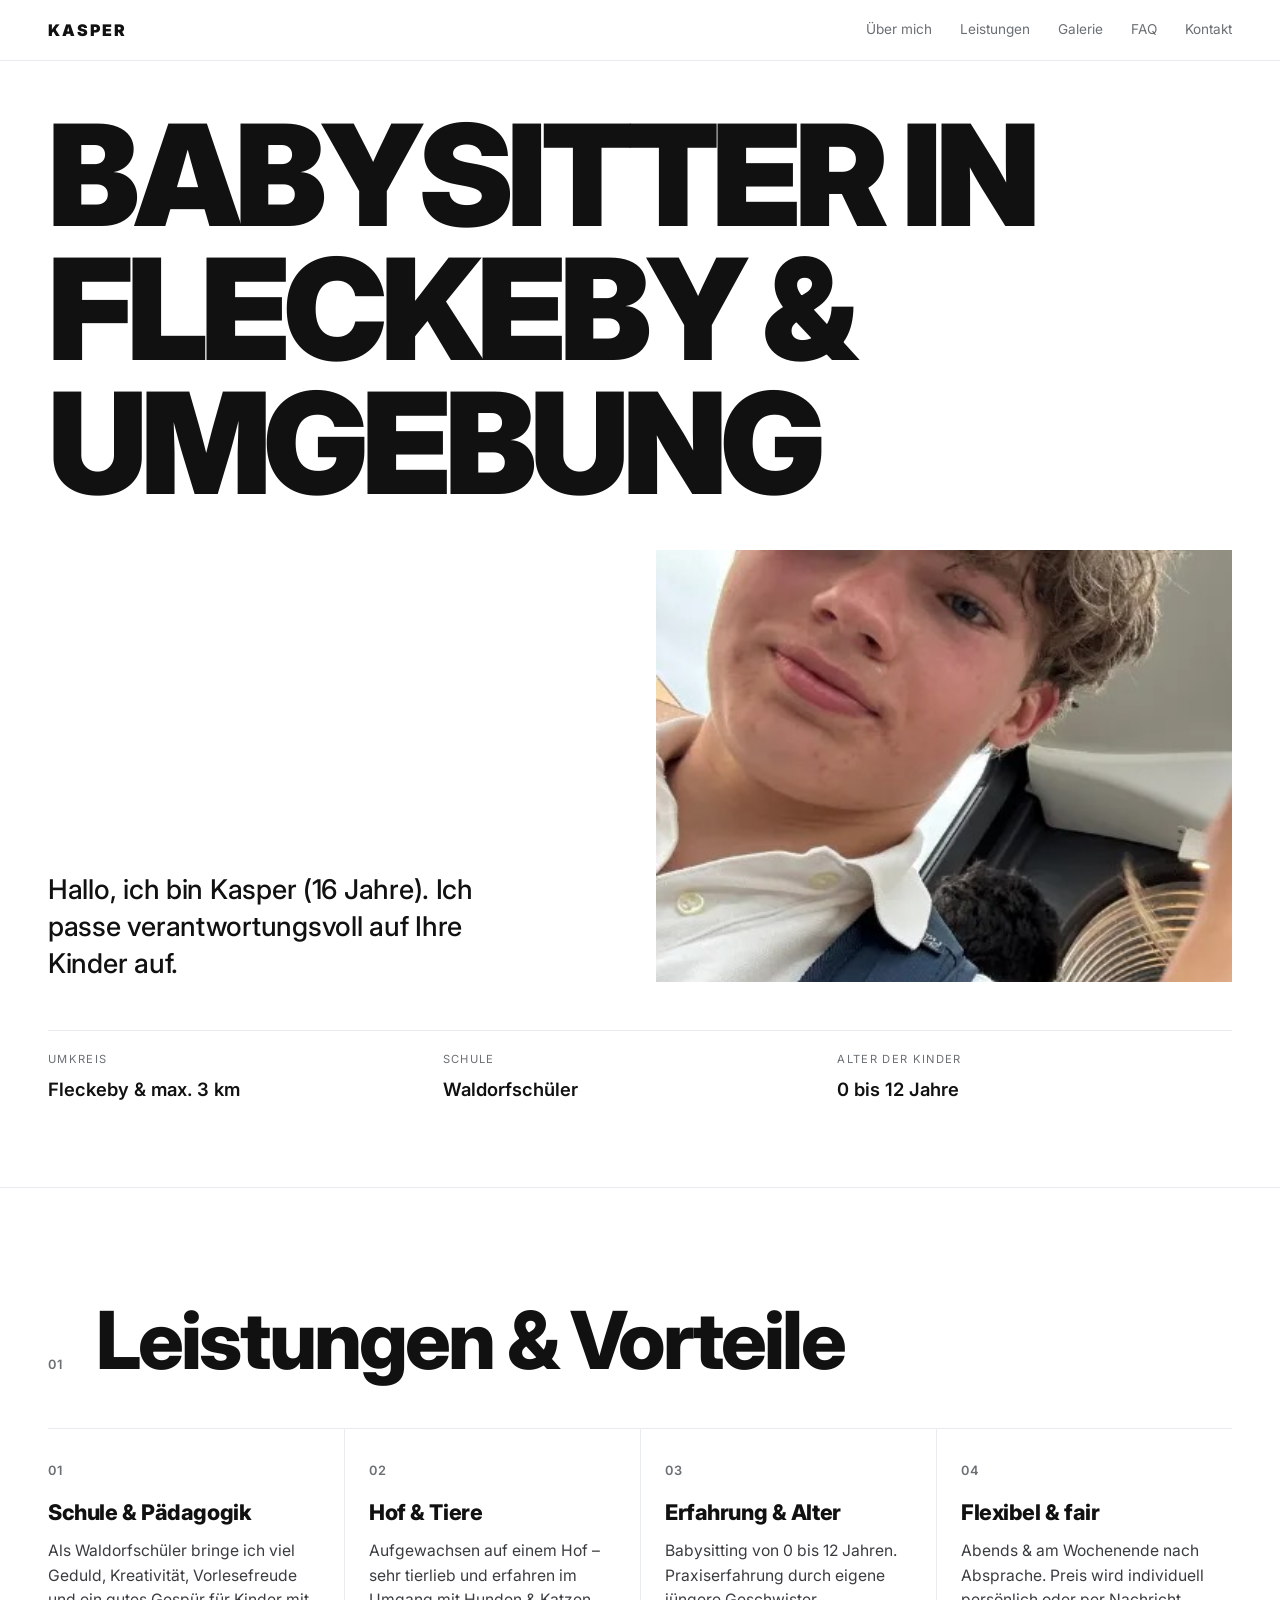
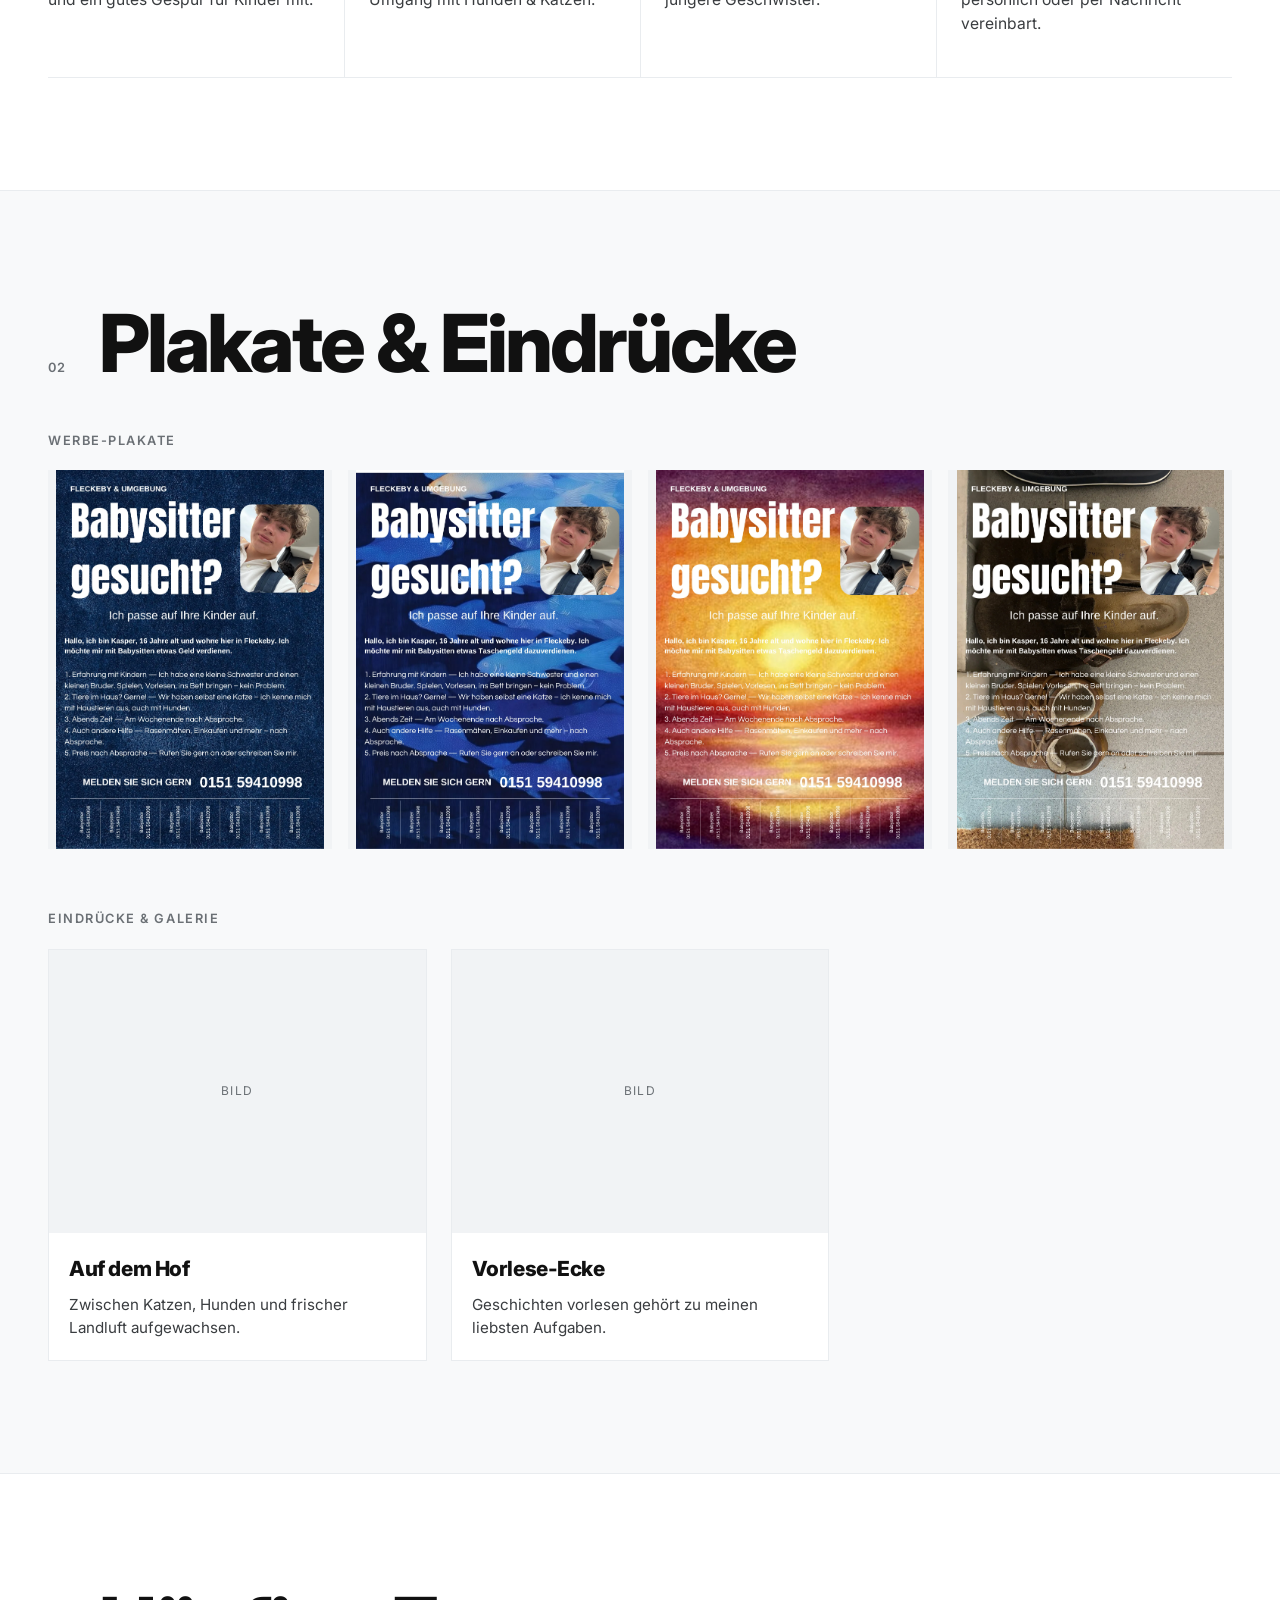
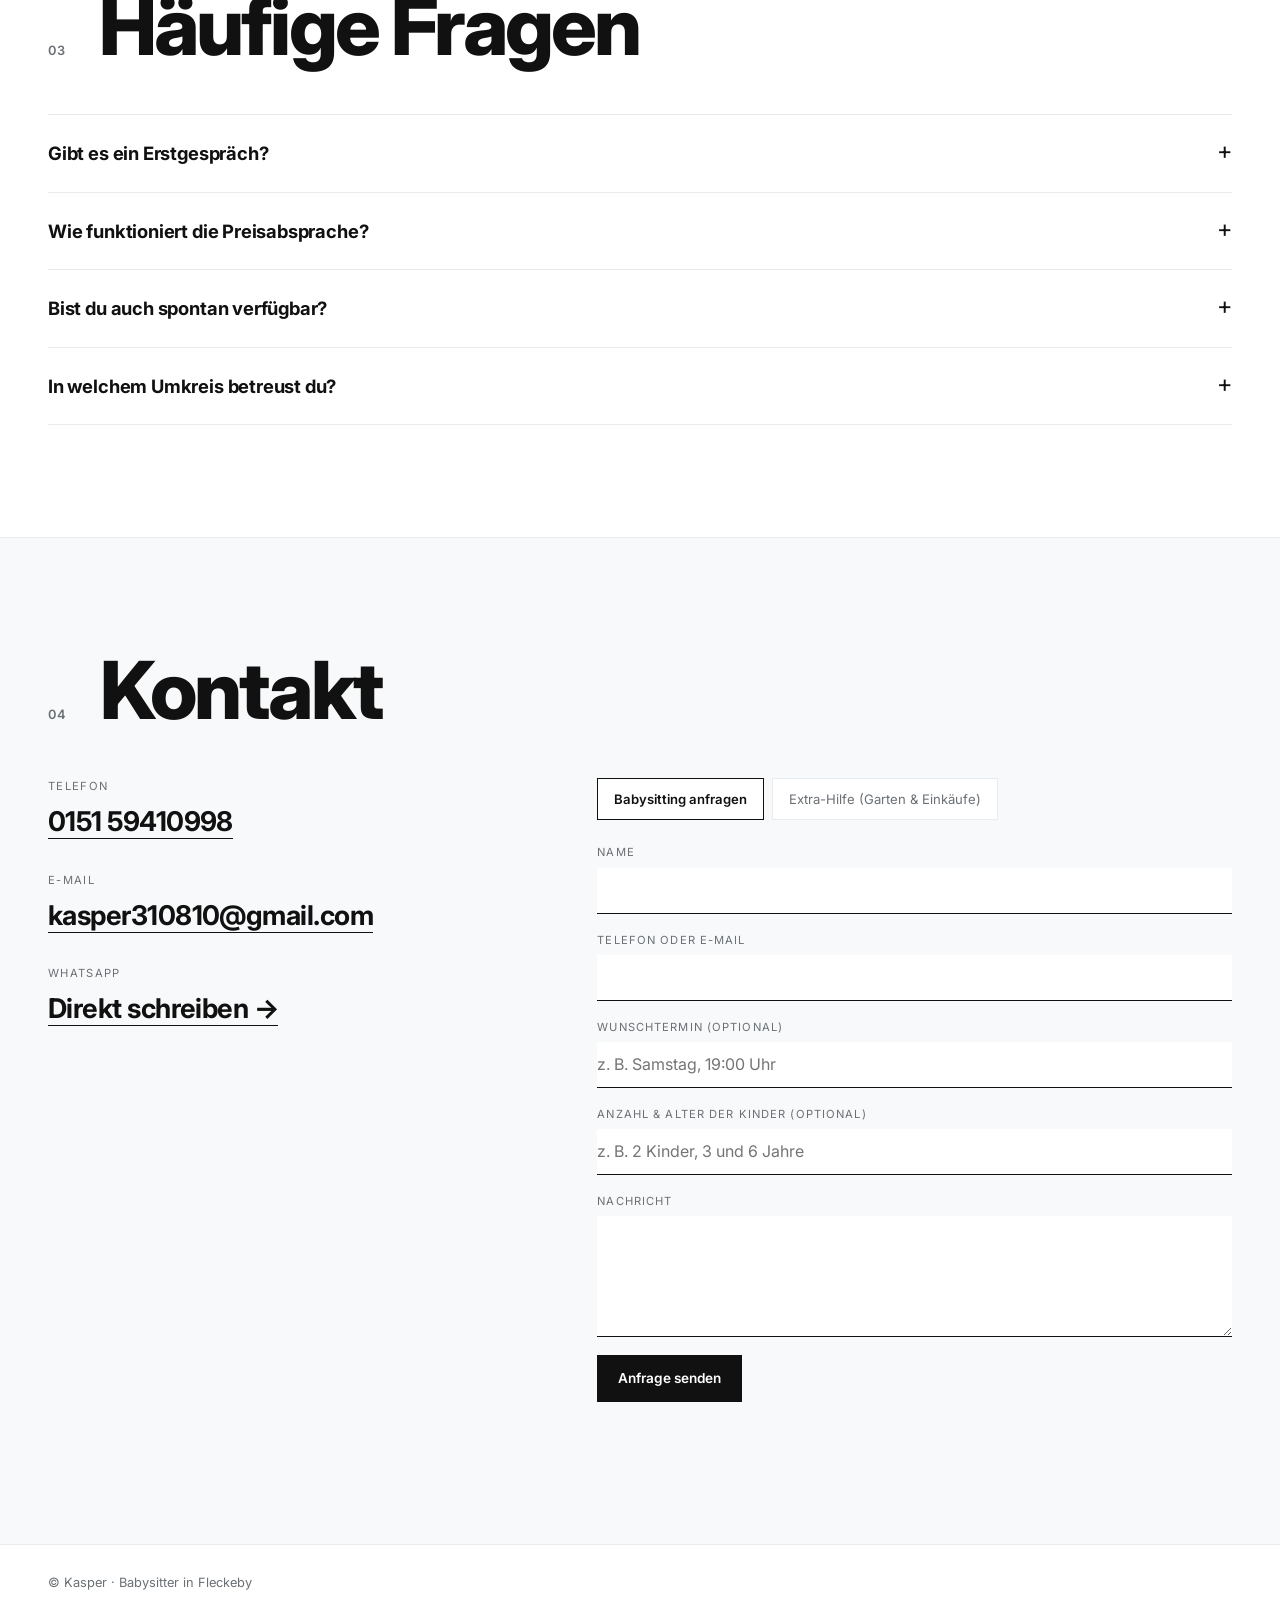
==== commit eb47170d: "Restrict edit mode: hidden unless #edit, password login Co-Authored-By: Claude Sonnet 5.5 <noreply@a" ====
--- a/index.html
+++ b/index.html
@@ -171,7 +171,7 @@
 <footer class="footer">
   <div class="wrap footer-inner">
     <span data-k="foot">© Kasper · Babysitter in Fleckeby</span>
-    <button type="button" id="editToggle" class="edit-link">Bearbeiten / Live-Edit</button>
+    <button type="button" id="editToggle" class="edit-link" hidden>Bearbeiten / Live-Edit</button>
   </div>
 </footer>
 
@@ -182,6 +182,20 @@
   <button type="button" class="btn" id="exitBtn">Beenden</button>
 </div>
 
+<div class="sent" id="sent" hidden>
+  <svg viewBox="0 0 52 52" aria-hidden="true"><circle class="sent-c" cx="26" cy="26" r="24"/><path class="sent-t" d="M14 27l8 8 16-17"/></svg>
+  <p>Gesendet</p>
+</div>
+
+<div class="login" id="login" hidden>
+  <form id="loginForm" autocomplete="off">
+    <label for="pw">Passwort</label>
+    <input type="password" id="pw" autocomplete="current-password">
+    <p class="note" id="loginNote"></p>
+    <div class="login-actions"><button type="submit" class="btn solid">Anmelden</button><button type="button" class="btn" id="loginCancel">Abbrechen</button></div>
+  </form>
+</div>
+
 <div class="lightbox" id="lightbox" hidden>
   <button type="button" class="lb-close" aria-label="Schließen">×</button>
   <img alt="">
--- a/style.css
+++ b/style.css
@@ -159,3 +159,22 @@
   .poster { flex-basis: 24%; }
   .contact-grid { grid-template-columns: 1fr 1.4fr; gap: 96px; }
 }
+
+/* SENT OVERLAY */
+.sent { position: fixed; inset: 0; z-index: 120; background: #fff; display: flex; flex-direction: column; align-items: center; justify-content: center; gap: 20px; }
+.sent[hidden] { display: none; }
+.sent svg { width: 96px; height: 96px; fill: none; stroke: var(--ink); stroke-width: 2.5; stroke-linecap: round; stroke-linejoin: round; }
+.sent-c { stroke-dasharray: 151; stroke-dashoffset: 151; animation: draw .6s ease forwards; }
+.sent-t { stroke-dasharray: 40; stroke-dashoffset: 40; animation: draw .4s ease .5s forwards; }
+.sent p { font-size: 1.6rem; font-weight: 800; letter-spacing: -.02em; opacity: 0; animation: fade .4s ease .8s forwards; }
+@keyframes draw { to { stroke-dashoffset: 0; } }
+@keyframes fade { to { opacity: 1; } }
+.note a { text-decoration: underline; }
+
+/* LOGIN */
+.login { position: fixed; inset: 0; z-index: 110; background: rgba(255,255,255,.96); display: grid; place-items: center; padding: 20px; }
+.login[hidden] { display: none; }
+.login form { width: 100%; max-width: 360px; }
+.login label { display: block; font-size: .7rem; text-transform: uppercase; letter-spacing: .1em; color: var(--muted); }
+.login-actions { display: flex; gap: 8px; margin-top: 18px; }
+.edit-link[hidden] { display: none; }
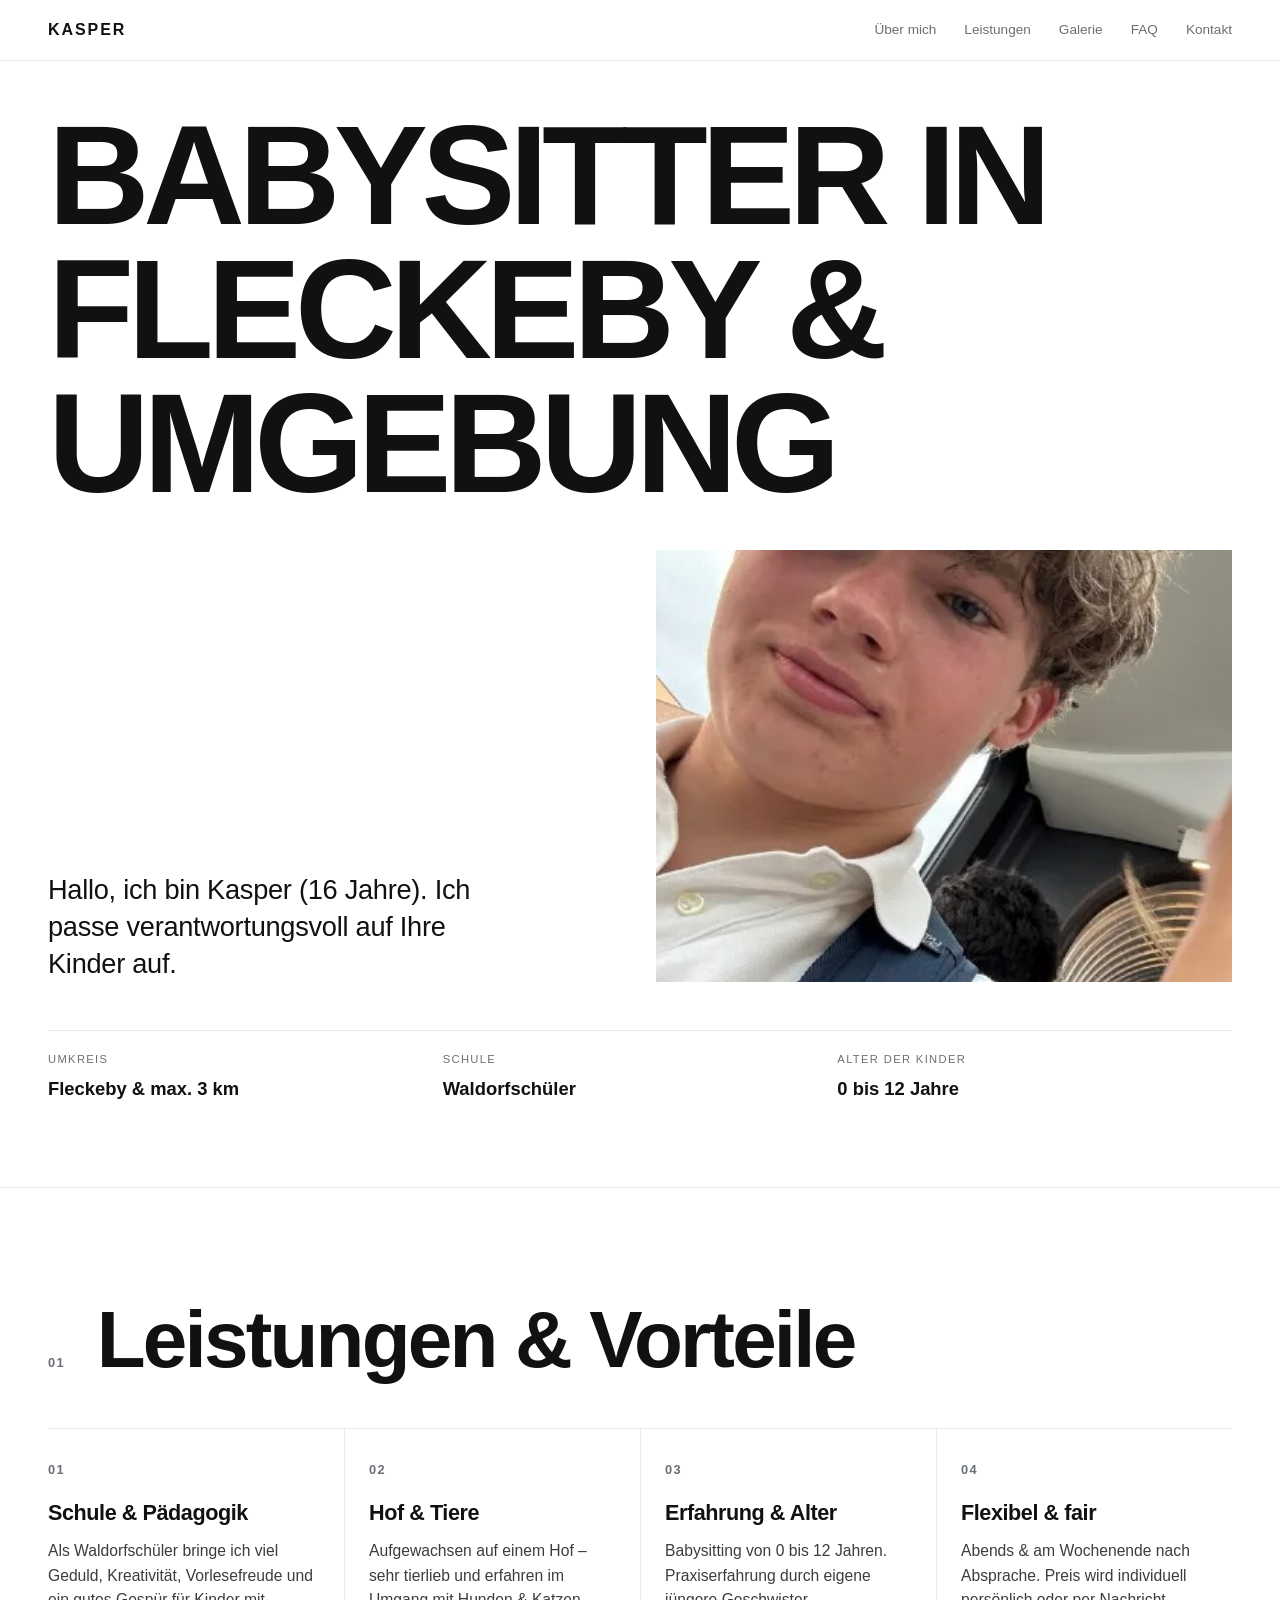
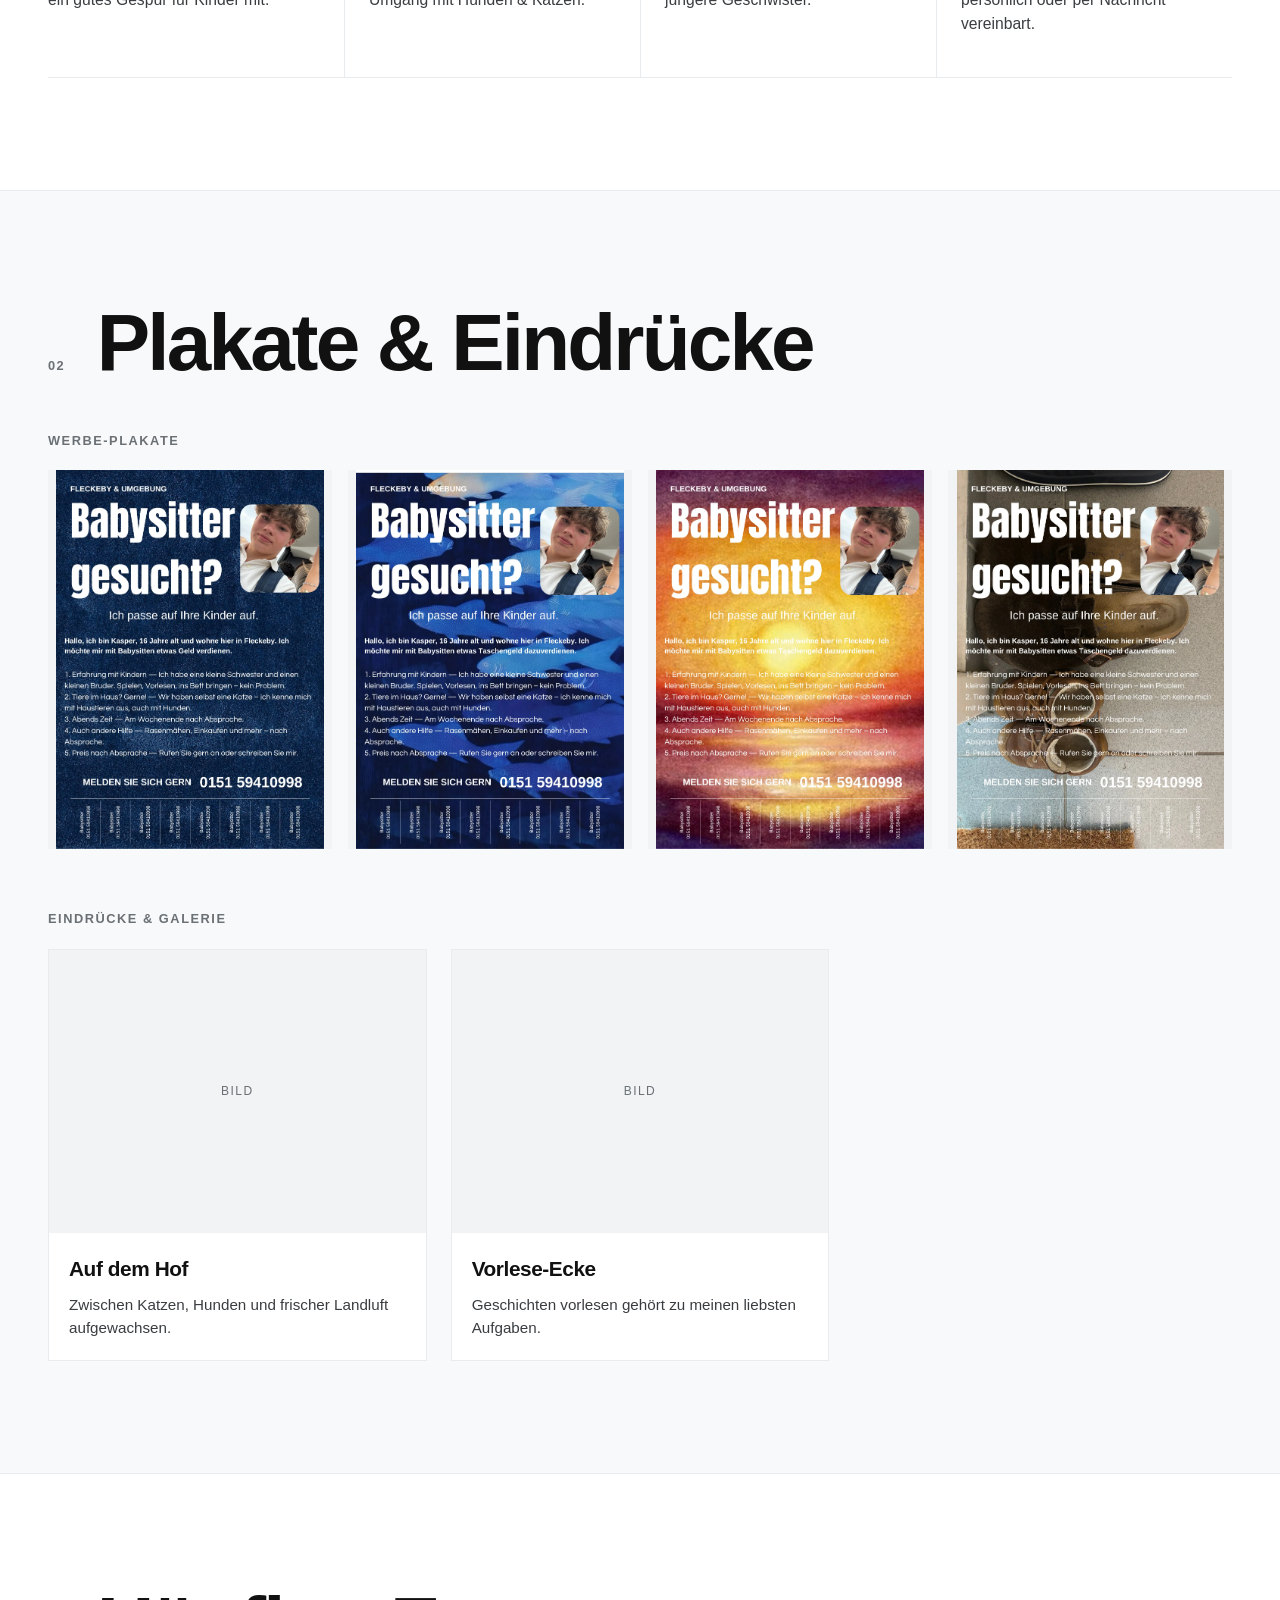
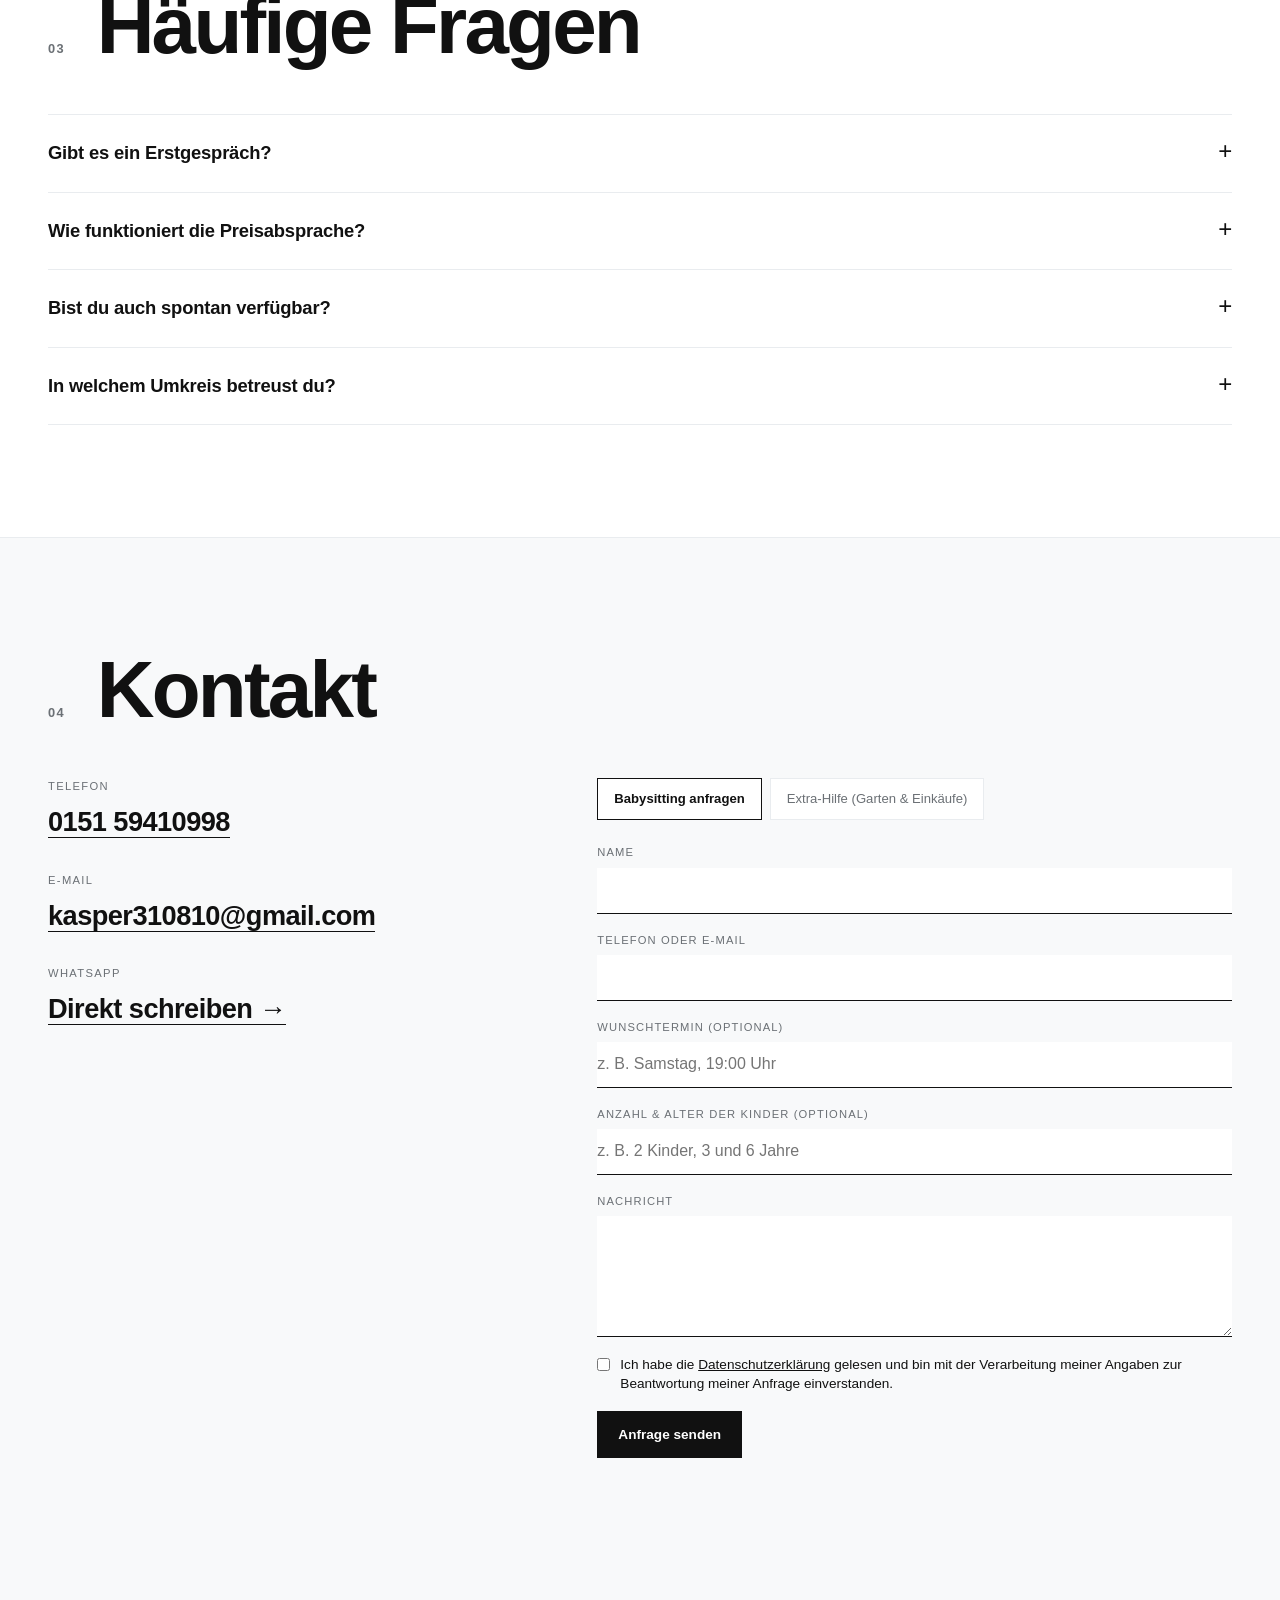
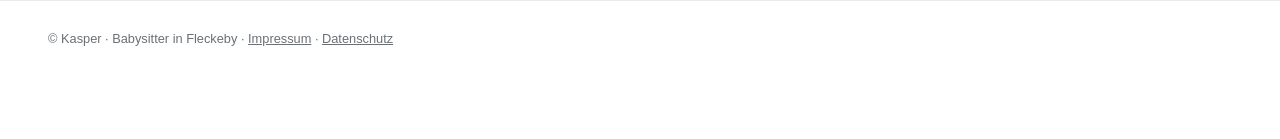
==== commit d5b3ab01: "Harden site: CSP, no external fonts, PBKDF2 login, input/upload validation, privacy pages Co-Authore" ====
--- a/index.html
+++ b/index.html
@@ -5,9 +5,8 @@
   <meta name="viewport" content="width=device-width, initial-scale=1">
   <title>Kasper – Babysitter in Fleckeby & Umgebung</title>
   <meta name="description" content="Kasper (16), Waldorfschüler aus Fleckeby, passt verantwortungsvoll auf Kinder von 0 bis 12 Jahren auf – abends und am Wochenende.">
-  <link rel="preconnect" href="https://fonts.googleapis.com">
-  <link rel="preconnect" href="https://fonts.gstatic.com" crossorigin>
-  <link href="https://fonts.googleapis.com/css2?family=Inter:wght@400;500;600;800;900&display=swap" rel="stylesheet">
+  <meta http-equiv="Content-Security-Policy" content="default-src 'none'; script-src 'self'; style-src 'self'; img-src 'self' data: blob:; font-src 'self'; connect-src https://formsubmit.co; form-action 'none'; base-uri 'none'; object-src 'none'; upgrade-insecure-requests">
+  <meta name="referrer" content="no-referrer">
   <link rel="stylesheet" href="style.css">
 </head>
 <body>
@@ -143,7 +142,7 @@
           <span class="small-label" data-k="c-mail-l">E-Mail</span>
           <p><a href="mailto:kasper310810@gmail.com">kasper310810@gmail.com</a></p>
           <span class="small-label" data-k="c-wa-l">WhatsApp</span>
-          <p><a href="https://wa.me/4915159410998" target="_blank" rel="noopener">Direkt schreiben →</a></p>
+          <p><a href="https://wa.me/4915159410998" target="_blank" rel="noopener noreferrer">Direkt schreiben →</a></p>
         </div>
 
         <div class="contact-form">
@@ -152,13 +151,15 @@
             <button type="button" class="tab" role="tab" data-mode="help" aria-selected="false">Extra-Hilfe (Garten &amp; Einkäufe)</button>
           </div>
           <form id="form" novalidate>
-            <label>Name<input name="name" required autocomplete="name"></label>
-            <label>Telefon oder E-Mail<input name="kontakt" required autocomplete="email"></label>
-            <label>Wunschtermin (optional)<input name="termin" placeholder="z. B. Samstag, 19:00 Uhr"></label>
-            <label data-mode="baby">Anzahl &amp; Alter der Kinder (optional)<input name="kinder" placeholder="z. B. 2 Kinder, 3 und 6 Jahre"></label>
+            <label>Name<input name="name" required maxlength="100" autocomplete="name"></label>
+            <label>Telefon oder E-Mail<input name="kontakt" required maxlength="120" autocomplete="off"></label>
+            <label>Wunschtermin (optional)<input name="termin" maxlength="120" placeholder="z. B. Samstag, 19:00 Uhr"></label>
+            <label data-mode="baby">Anzahl &amp; Alter der Kinder (optional)<input name="kinder" maxlength="120" placeholder="z. B. 2 Kinder, 3 und 6 Jahre"></label>
             <label data-mode="help" hidden>Art der Hilfe<select name="art"><option>Gartenarbeit</option><option>Einkäufe</option><option>Beides</option></select></label>
-            <label data-mode="help" hidden>Adresse in Fleckeby / Umgebung<input name="ort"></label>
-            <label>Nachricht<textarea name="nachricht" rows="4"></textarea></label>
+            <label data-mode="help" hidden>Adresse in Fleckeby / Umgebung (optional)<input name="ort" maxlength="150"></label>
+            <label>Nachricht<textarea name="nachricht" rows="4" maxlength="1500"></textarea></label>
+            <div class="hp" aria-hidden="true"><label>Nicht ausfüllen<input name="_honey" tabindex="-1" autocomplete="off"></label></div>
+            <label class="consent"><input type="checkbox" name="datenschutz" required> <span>Ich habe die <a href="datenschutz.html">Datenschutzerklärung</a> gelesen und bin mit der Verarbeitung meiner Angaben zur Beantwortung meiner Anfrage einverstanden.</span></label>
             <button type="submit" class="btn solid" id="submitBtn">Anfrage senden</button>
             <p class="note" id="formNote"></p>
           </form>
@@ -170,7 +171,7 @@
 
 <footer class="footer">
   <div class="wrap footer-inner">
-    <span data-k="foot">© Kasper · Babysitter in Fleckeby</span>
+    <span><span data-k="foot">© Kasper · Babysitter in Fleckeby</span> · <a href="impressum.html">Impressum</a> · <a href="datenschutz.html">Datenschutz</a></span>
     <button type="button" id="editToggle" class="edit-link" hidden>Bearbeiten / Live-Edit</button>
   </div>
 </footer>
--- a/style.css
+++ b/style.css
@@ -6,7 +6,7 @@
   --muted: #6b7075;
   --line: #e9ecef;
   --gutter: 20px;
-  --font: "Inter", "Helvetica Neue", Helvetica, Arial, sans-serif;
+  --font: "Helvetica Neue", Helvetica, Arial, "Segoe UI", system-ui, sans-serif;
 }
 
 * { box-sizing: border-box; margin: 0; padding: 0; }
@@ -178,3 +178,17 @@
 .login label { display: block; font-size: .7rem; text-transform: uppercase; letter-spacing: .1em; color: var(--muted); }
 .login-actions { display: flex; gap: 8px; margin-top: 18px; }
 .edit-link[hidden] { display: none; }
+
+/* PRIVACY / SECURITY */
+.hp { position: absolute; left: -9999px; width: 1px; height: 1px; overflow: hidden; }
+form label.consent { display: flex; gap: 10px; align-items: flex-start; text-transform: none; letter-spacing: 0; font-size: .85rem; color: var(--ink); line-height: 1.4; }
+form label.consent input { width: auto; margin: 3px 0 0; flex: none; }
+form label.consent a, .footer a { text-decoration: underline; }
+.legal { max-width: 760px; padding-top: 48px; padding-bottom: 80px; }
+.legal h1 { font-size: clamp(2rem, 7vw, 3.5rem); font-weight: 800; letter-spacing: -.03em; margin-bottom: 32px; }
+.legal h2 { font-size: 1.2rem; font-weight: 800; margin: 32px 0 8px; }
+.legal p, .legal li { color: #3a3d40; margin-bottom: 10px; }
+.legal ul { padding-left: 20px; }
+.legal .todo { background: var(--bg-card); padding: 2px 6px; }
+.legal a { text-decoration: underline; }
+[data-k], [data-b] { white-space: pre-line; }
